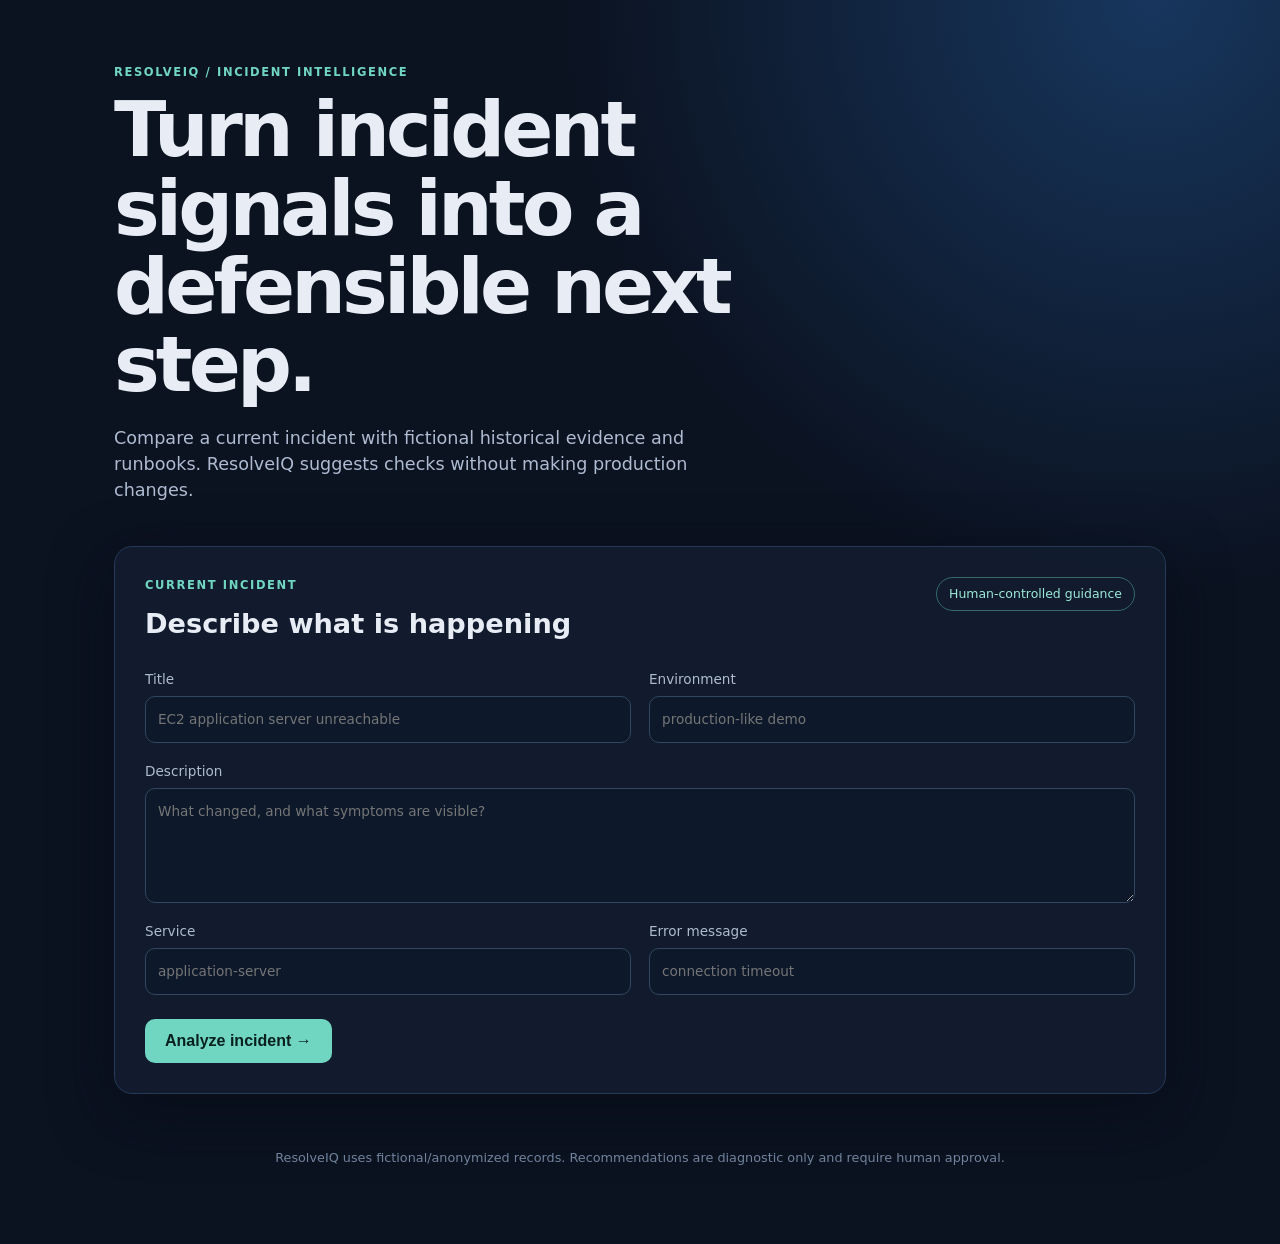
==== frontend/index.html @ f8274bdd "feat: add MVP workflow frontend Connect the incident form to the analysis API, expose CORS-safe resp" ====
<!doctype html>
<html lang="en">
  <head>
    <meta charset="utf-8" />
    <meta name="viewport" content="width=device-width, initial-scale=1" />
    <title>ResolveIQ | Evidence-first incident analysis</title>
    <link rel="stylesheet" href="styles.css" />
  </head>
  <body>
    <main class="shell">
      <header class="hero">
        <p class="eyebrow">RESOLVEIQ / INCIDENT INTELLIGENCE</p>
        <h1>Turn incident signals into a defensible next step.</h1>
        <p class="lede">Compare a current incident with fictional historical evidence and runbooks. ResolveIQ suggests checks without making production changes.</p>
      </header>

      <section class="panel">
        <form id="incident-form">
          <div class="section-heading">
            <div>
              <p class="eyebrow">CURRENT INCIDENT</p>
              <h2>Describe what is happening</h2>
            </div>
            <span class="badge">Human-controlled guidance</span>
          </div>
          <div class="grid">
            <label>Title <input name="title" maxlength="200" required placeholder="EC2 application server unreachable" /></label>
            <label>Environment <input name="environment" maxlength="100" required placeholder="production-like demo" /></label>
            <label class="wide">Description <textarea name="description" maxlength="3000" required placeholder="What changed, and what symptoms are visible?"></textarea></label>
            <label>Service <input name="service" maxlength="100" placeholder="application-server" /></label>
            <label>Error message <input name="error" maxlength="1000" placeholder="connection timeout" /></label>
          </div>
          <button id="submit-button" type="submit">Analyze incident <span aria-hidden="true">→</span></button>
          <p id="form-error" class="error" role="alert" hidden></p>
        </form>
      </section>

      <section id="results" hidden>
        <div class="result-header">
          <div>
            <p class="eyebrow">ANALYSIS RESULT</p>
            <h2 id="result-title"></h2>
          </div>
          <span id="category" class="category"></span>
        </div>
        <div class="result-grid">
          <article class="card facts"><p class="eyebrow">CURRENT INCIDENT</p><div id="facts"></div></article>
          <article class="card inference"><p class="eyebrow">AI INFERENCE</p><div id="causes"></div></article>
          <article class="card evidence"><p class="eyebrow">HISTORICAL EVIDENCE</p><div id="evidence"></div></article>
          <article class="card checks"><p class="eyebrow">RECOMMENDED CHECKS</p><ol id="checks"></ol></article>
        </div>
        <article class="card uncertainty"><p class="eyebrow">UNCERTAINTY</p><p id="uncertainty"></p></article>
      </section>
      <p class="footer">ResolveIQ uses fictional/anonymized records. Recommendations are diagnostic only and require human approval.</p>
    </main>
    <script src="config.js"></script>
    <script src="app.js"></script>
  </body>
</html>
---- frontend/styles.css ----
:root{font-family:Inter,ui-sans-serif,system-ui,sans-serif;color:#e8edf5;background:#0b1220;line-height:1.5;font-size:16px}*{box-sizing:border-box}body{margin:0;background:radial-gradient(circle at 90% 0,#17365d 0,transparent 35%),#0b1220}.shell{max-width:1100px;margin:0 auto;padding:64px 24px}.hero{max-width:760px;margin-bottom:42px}.eyebrow{color:#70d6c1;font-size:.72rem;font-weight:800;letter-spacing:.14em;margin:0 0 10px}.hero h1{font-size:clamp(2.4rem,6vw,5rem);line-height:1.02;letter-spacing:-.05em;margin:0 0 20px}.lede{color:#aebbd0;font-size:1.1rem;max-width:650px}.panel,.card{background:rgba(18,29,48,.84);border:1px solid #263955;border-radius:18px;box-shadow:0 18px 60px #050a1380}.panel{padding:30px;margin-bottom:54px}.section-heading,.result-header{display:flex;align-items:flex-start;justify-content:space-between;gap:16px}.section-heading h2,.result-header h2{margin:0 0 24px;font-size:1.7rem}.badge,.category{border:1px solid #356a69;border-radius:999px;padding:7px 12px;color:#9ce9d8;font-size:.78rem;white-space:nowrap}.grid{display:grid;grid-template-columns:1fr 1fr;gap:18px;margin-bottom:24px}label{color:#aebbd0;font-size:.85rem}input,textarea{display:block;width:100%;margin-top:7px;border:1px solid #314661;border-radius:10px;background:#0d192b;color:#fff;padding:12px;font:inherit}textarea{min-height:115px;resize:vertical}.wide{grid-column:1/-1}button{border:0;border-radius:10px;background:#70d6c1;color:#09201f;font-weight:800;padding:13px 20px;font-size:1rem;cursor:pointer}button:disabled{opacity:.6;cursor:wait}.error{color:#ff9d9d;margin-bottom:0}.result-header{margin-bottom:20px}.result-grid{display:grid;grid-template-columns:1fr 1fr;gap:18px}.card{padding:22px}.facts p{border-bottom:1px solid #263955;padding-bottom:10px}.facts p:last-child{border:0}.facts strong{display:block;color:#70d6c1;font-size:.75rem;text-transform:uppercase;letter-spacing:.08em}.cause,.evidence-item{border-left:3px solid #70d6c1;padding:2px 0 12px 12px;margin:0 0 14px}.cause span{display:block;color:#70d6c1;font-size:.85rem}.cause small,.evidence-item small{color:#889bb5}.evidence-item{border-color:#6f9ee9}.evidence-item p{margin:4px 0}.checks li{margin-bottom:12px}.uncertainty{margin-top:18px;color:#d5deea}.footer{color:#71839c;text-align:center;font-size:.8rem;margin-top:40px}@media(max-width:700px){.shell{padding:38px 16px}.grid,.result-grid{grid-template-columns:1fr}.wide{grid-column:auto}.section-heading,.result-header{display:block}.badge,.category{display:inline-block;margin-bottom:18px}}
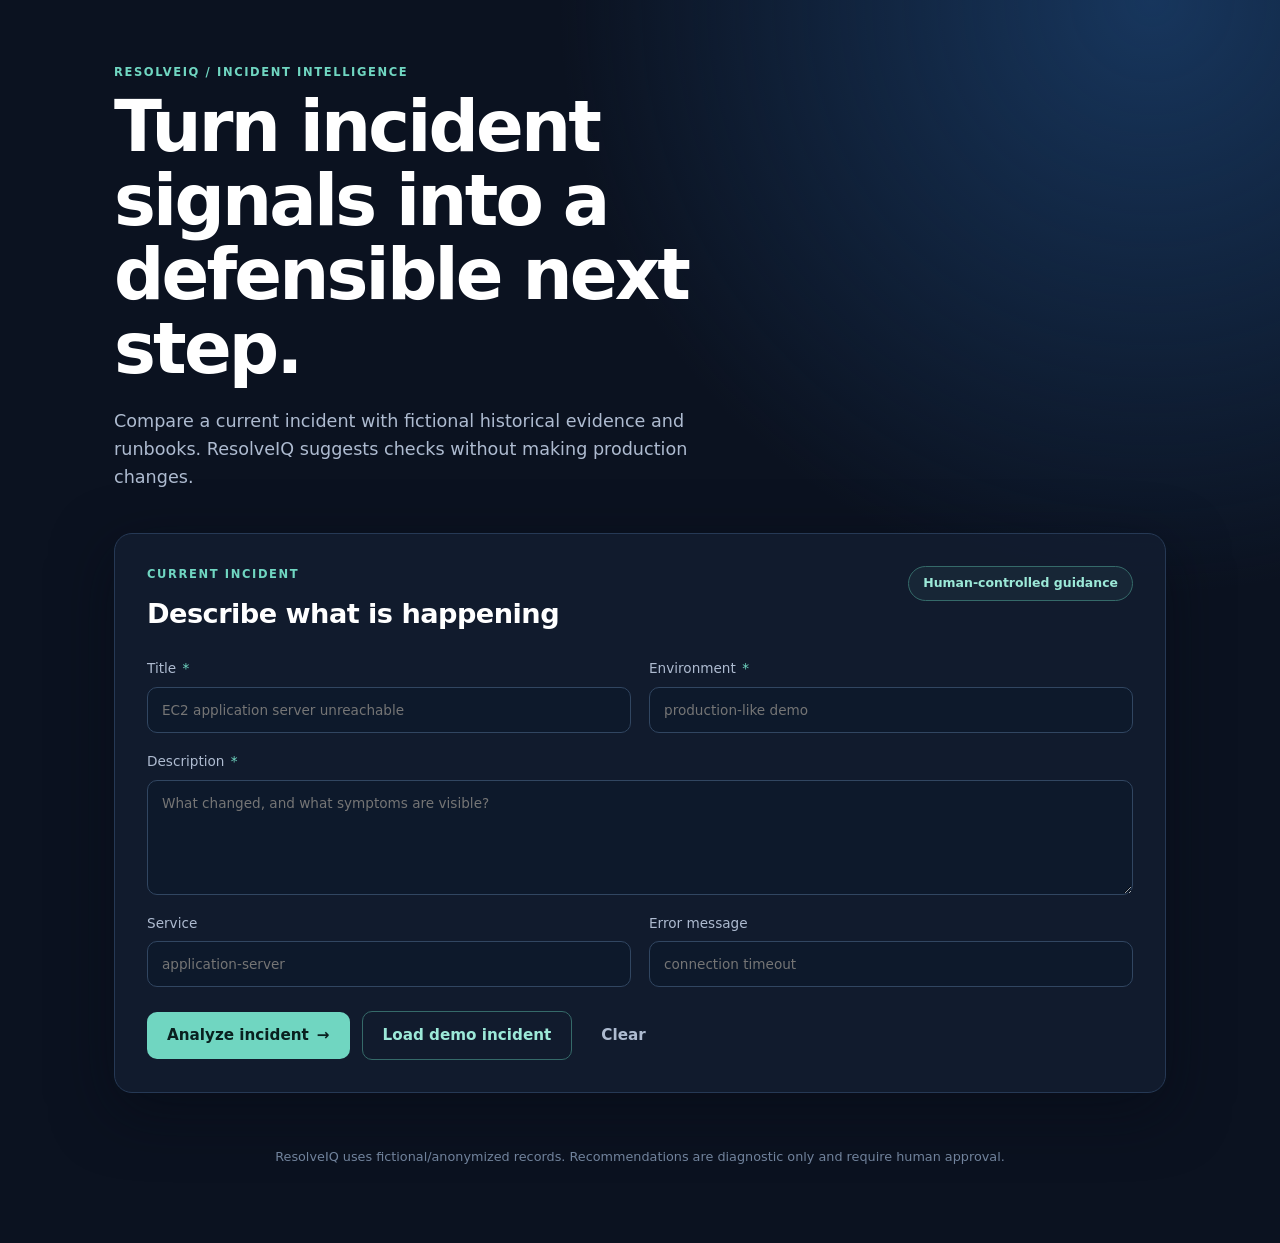
==== commit f7883053: "feat: polish ResolveIQ frontend experience" ====
--- a/frontend/index.html
+++ b/frontend/index.html
@@ -23,34 +23,125 @@
             </div>
             <span class="badge">Human-controlled guidance</span>
           </div>
+
           <div class="grid">
-            <label>Title <input name="title" maxlength="200" required placeholder="EC2 application server unreachable" /></label>
-            <label>Environment <input name="environment" maxlength="100" required placeholder="production-like demo" /></label>
-            <label class="wide">Description <textarea name="description" maxlength="3000" required placeholder="What changed, and what symptoms are visible?"></textarea></label>
-            <label>Service <input name="service" maxlength="100" placeholder="application-server" /></label>
-            <label>Error message <input name="error" maxlength="1000" placeholder="connection timeout" /></label>
+            <label for="input-title">Title <span class="required-indicator" aria-hidden="true">*</span>
+              <input id="input-title" name="title" maxlength="200" required placeholder="EC2 application server unreachable" />
+            </label>
+            <label for="input-environment">Environment <span class="required-indicator" aria-hidden="true">*</span>
+              <input id="input-environment" name="environment" maxlength="100" required placeholder="production-like demo" />
+            </label>
+            <label for="input-description" class="wide">Description <span class="required-indicator" aria-hidden="true">*</span>
+              <textarea id="input-description" name="description" maxlength="3000" required placeholder="What changed, and what symptoms are visible?"></textarea>
+            </label>
+            <label for="input-service">Service
+              <input id="input-service" name="service" maxlength="100" placeholder="application-server" />
+            </label>
+            <label for="input-error">Error message
+              <input id="input-error" name="error" maxlength="1000" placeholder="connection timeout" />
+            </label>
           </div>
-          <button id="submit-button" type="submit">Analyze incident <span aria-hidden="true">→</span></button>
+
+          <div class="form-actions">
+            <button id="submit-button" type="submit" class="btn btn-primary">
+              <span class="btn-text">Analyze incident</span>
+              <span class="btn-icon" aria-hidden="true">→</span>
+            </button>
+            <button id="demo-button" type="button" class="btn btn-secondary">
+              Load demo incident
+            </button>
+            <button id="reset-button" type="button" class="btn btn-ghost">
+              Clear
+            </button>
+          </div>
+
+          <p id="demo-notice" class="demo-notice" role="status" hidden>
+            Loaded fictional scenario for demonstration. You can inspect or edit before analyzing.
+          </p>
           <p id="form-error" class="error" role="alert" hidden></p>
         </form>
       </section>
 
-      <section id="results" hidden>
+      <section id="results" class="results-section" hidden>
         <div class="result-header">
           <div>
             <p class="eyebrow">ANALYSIS RESULT</p>
             <h2 id="result-title"></h2>
           </div>
-          <span id="category" class="category"></span>
+          <div class="result-header-actions">
+            <span id="category" class="category"></span>
+            <button id="copy-analysis-btn" type="button" class="btn btn-outline btn-sm" title="Copy analysis summary to clipboard">
+              <span class="btn-text">Copy analysis</span>
+            </button>
+          </div>
         </div>
+
         <div class="result-grid">
-          <article class="card facts"><p class="eyebrow">CURRENT INCIDENT</p><div id="facts"></div></article>
-          <article class="card inference"><p class="eyebrow">AI INFERENCE</p><div id="causes"></div></article>
-          <article class="card evidence"><p class="eyebrow">HISTORICAL EVIDENCE</p><div id="evidence"></div></article>
-          <article class="card checks"><p class="eyebrow">RECOMMENDED CHECKS</p><ol id="checks"></ol></article>
+          <article class="card card-facts">
+            <div class="card-header">
+              <p class="eyebrow">CURRENT INCIDENT</p>
+              <span class="card-tag tag-facts">Human Facts</span>
+            </div>
+            <div id="facts" class="facts-content"></div>
+          </article>
+
+          <article class="card card-evidence">
+            <div class="card-header">
+              <p class="eyebrow">HISTORICAL EVIDENCE</p>
+              <span class="card-tag tag-evidence">Fictional Records</span>
+            </div>
+            <p class="card-hint">Historical incidents retrieved by symptom similarity.</p>
+            <div id="evidence" class="evidence-content"></div>
+          </article>
+
+          <article class="card card-inference">
+            <div class="card-header">
+              <p class="eyebrow">AI INFERENCE</p>
+              <span class="card-tag tag-inference">Hypothesis · Unconfirmed</span>
+            </div>
+            <p class="card-hint">Model-generated hypotheses. Requires human verification before making changes.</p>
+            <div id="causes" class="causes-content"></div>
+          </article>
+
+          <article class="card card-checks">
+            <div class="card-header">
+              <p class="eyebrow">RECOMMENDED CHECKS</p>
+              <span class="card-tag tag-checks">Diagnostic Only</span>
+            </div>
+            <p class="card-hint">Recommended verification steps before applying remediation.</p>
+            <ol id="checks" class="checks-list"></ol>
+          </article>
         </div>
-        <article class="card uncertainty"><p class="eyebrow">UNCERTAINTY</p><p id="uncertainty"></p></article>
+
+        <article class="card card-uncertainty">
+          <div class="card-header">
+            <p class="eyebrow">UNCERTAINTY &amp; BOUNDARIES</p>
+            <span class="card-tag tag-uncertainty">Limitations</span>
+          </div>
+          <p id="uncertainty" class="uncertainty-content"></p>
+        </article>
+
+        <article class="card runbook-panel">
+          <div class="card-header">
+            <p class="eyebrow">REUSABLE RUNBOOK</p>
+            <span class="card-tag tag-runbook">Knowledge Preservation</span>
+          </div>
+          <h3>What resolved the incident?</h3>
+          <p class="muted">Supply the successful resolution. ResolveIQ will preserve it as human-approved troubleshooting knowledge.</p>
+          <form id="runbook-form">
+            <label for="resolution" class="sr-only">Resolution description</label>
+            <textarea id="resolution" maxlength="3000" required placeholder="Example: Reverted the fictional deployment and verified that checkout requests returned HTTP 200."></textarea>
+            <div class="runbook-actions">
+              <button id="runbook-button" type="submit" class="btn btn-primary">
+                <span class="btn-text">Generate runbook</span>
+              </button>
+            </div>
+          </form>
+          <p id="runbook-error" class="error" role="alert" hidden></p>
+          <div id="runbook-result" class="runbook-result" hidden></div>
+        </article>
       </section>
+
       <p class="footer">ResolveIQ uses fictional/anonymized records. Recommendations are diagnostic only and require human approval.</p>
     </main>
     <script src="config.js"></script>
--- a/frontend/styles.css
+++ b/frontend/styles.css
@@ -1 +1,766 @@
-:root{font-family:Inter,ui-sans-serif,system-ui,sans-serif;color:#e8edf5;background:#0b1220;line-height:1.5;font-size:16px}*{box-sizing:border-box}body{margin:0;background:radial-gradient(circle at 90% 0,#17365d 0,transparent 35%),#0b1220}.shell{max-width:1100px;margin:0 auto;padding:64px 24px}.hero{max-width:760px;margin-bottom:42px}.eyebrow{color:#70d6c1;font-size:.72rem;font-weight:800;letter-spacing:.14em;margin:0 0 10px}.hero h1{font-size:clamp(2.4rem,6vw,5rem);line-height:1.02;letter-spacing:-.05em;margin:0 0 20px}.lede{color:#aebbd0;font-size:1.1rem;max-width:650px}.panel,.card{background:rgba(18,29,48,.84);border:1px solid #263955;border-radius:18px;box-shadow:0 18px 60px #050a1380}.panel{padding:30px;margin-bottom:54px}.section-heading,.result-header{display:flex;align-items:flex-start;justify-content:space-between;gap:16px}.section-heading h2,.result-header h2{margin:0 0 24px;font-size:1.7rem}.badge,.category{border:1px solid #356a69;border-radius:999px;padding:7px 12px;color:#9ce9d8;font-size:.78rem;white-space:nowrap}.grid{display:grid;grid-template-columns:1fr 1fr;gap:18px;margin-bottom:24px}label{color:#aebbd0;font-size:.85rem}input,textarea{display:block;width:100%;margin-top:7px;border:1px solid #314661;border-radius:10px;background:#0d192b;color:#fff;padding:12px;font:inherit}textarea{min-height:115px;resize:vertical}.wide{grid-column:1/-1}button{border:0;border-radius:10px;background:#70d6c1;color:#09201f;font-weight:800;padding:13px 20px;font-size:1rem;cursor:pointer}button:disabled{opacity:.6;cursor:wait}.error{color:#ff9d9d;margin-bottom:0}.result-header{margin-bottom:20px}.result-grid{display:grid;grid-template-columns:1fr 1fr;gap:18px}.card{padding:22px}.facts p{border-bottom:1px solid #263955;padding-bottom:10px}.facts p:last-child{border:0}.facts strong{display:block;color:#70d6c1;font-size:.75rem;text-transform:uppercase;letter-spacing:.08em}.cause,.evidence-item{border-left:3px solid #70d6c1;padding:2px 0 12px 12px;margin:0 0 14px}.cause span{display:block;color:#70d6c1;font-size:.85rem}.cause small,.evidence-item small{color:#889bb5}.evidence-item{border-color:#6f9ee9}.evidence-item p{margin:4px 0}.checks li{margin-bottom:12px}.uncertainty{margin-top:18px;color:#d5deea}.footer{color:#71839c;text-align:center;font-size:.8rem;margin-top:40px}@media(max-width:700px){.shell{padding:38px 16px}.grid,.result-grid{grid-template-columns:1fr}.wide{grid-column:auto}.section-heading,.result-header{display:block}.badge,.category{display:inline-block;margin-bottom:18px}}
+/* ==========================================================================
+   ResolveIQ — Operations & Incident Intelligence Stylesheet
+   Theme: Dark Infrastructure / Teal Accent (#70d6c1)
+   ========================================================================== */
+
+:root {
+  --font-sans: Inter, -apple-system, BlinkMacSystemFont, "Segoe UI", Roboto, ui-sans-serif, system-ui, sans-serif;
+  --font-mono: ui-monospace, SFMono-Regular, Menlo, Monaco, Consolas, monospace;
+
+  /* Color Palette */
+  --bg-canvas: #0b1220;
+  --bg-surface: rgba(18, 29, 48, 0.84);
+  --bg-surface-solid: #121d30;
+  --bg-input: #0d192b;
+
+  --border-subtle: #1e2e46;
+  --border-default: #263955;
+  --border-input: #314661;
+  --border-focus: #70d6c1;
+
+  --text-main: #e8edf5;
+  --text-muted: #aebbd0;
+  --text-dim: #71839c;
+
+  /* Semantic Accents */
+  --accent-teal: #70d6c1;
+  --accent-teal-dark: #09201f;
+  --accent-teal-muted: #9ce9d8;
+  --accent-blue: #6f9ee9;
+  --accent-amber: #f2ba57;
+  --accent-red: #ff9d9d;
+
+  /* Radii & Shadows */
+  --radius-sm: 6px;
+  --radius-md: 10px;
+  --radius-lg: 18px;
+  --radius-pill: 999px;
+  --shadow-panel: 0 18px 60px rgba(5, 10, 19, 0.5);
+
+  font-family: var(--font-sans);
+  color: var(--text-main);
+  background: var(--bg-canvas);
+  line-height: 1.5;
+  font-size: 16px;
+}
+
+*,
+*::before,
+*::after {
+  box-sizing: border-box;
+}
+
+body {
+  margin: 0;
+  background: radial-gradient(circle at 90% 0, #17365d 0, transparent 35%), var(--bg-canvas);
+  min-height: 100vh;
+}
+
+/* ==========================================================================
+   Layout Shell & Hero
+   ========================================================================== */
+
+.shell {
+  max-width: 1100px;
+  margin: 0 auto;
+  padding: 64px 24px;
+}
+
+.hero {
+  max-width: 760px;
+  margin-bottom: 42px;
+}
+
+.eyebrow {
+  color: var(--accent-teal);
+  font-size: 0.72rem;
+  font-weight: 800;
+  letter-spacing: 0.14em;
+  text-transform: uppercase;
+  margin: 0 0 10px;
+}
+
+.hero h1 {
+  font-size: clamp(2.2rem, 5.5vw, 4.4rem);
+  line-height: 1.05;
+  letter-spacing: -0.04em;
+  margin: 0 0 20px;
+  color: #fff;
+}
+
+.lede {
+  color: var(--text-muted);
+  font-size: 1.1rem;
+  max-width: 650px;
+  line-height: 1.6;
+  margin: 0;
+}
+
+/* ==========================================================================
+   Panels & Containers
+   ========================================================================== */
+
+.panel,
+.card {
+  background: var(--bg-surface);
+  border: 1px solid var(--border-default);
+  border-radius: var(--radius-lg);
+  box-shadow: var(--shadow-panel);
+}
+
+.panel {
+  padding: 32px;
+  margin-bottom: 54px;
+  transition: border-color 0.2s ease;
+}
+
+.card {
+  padding: 24px;
+  transition: border-color 0.2s ease, box-shadow 0.2s ease;
+}
+
+.card:hover {
+  border-color: #354e73;
+}
+
+.card-header {
+  display: flex;
+  align-items: center;
+  justify-content: space-between;
+  gap: 12px;
+  margin-bottom: 6px;
+}
+
+.card-header .eyebrow {
+  margin: 0;
+}
+
+.card-hint {
+  color: var(--text-dim);
+  font-size: 0.78rem;
+  margin: 0 0 16px 0;
+  line-height: 1.4;
+}
+
+.section-heading,
+.result-header {
+  display: flex;
+  align-items: flex-start;
+  justify-content: space-between;
+  gap: 16px;
+}
+
+.section-heading h2,
+.result-header h2 {
+  margin: 0 0 24px;
+  font-size: 1.7rem;
+  letter-spacing: -0.02em;
+  color: #fff;
+}
+
+.badge,
+.category {
+  border: 1px solid #356a69;
+  border-radius: var(--radius-pill);
+  padding: 7px 14px;
+  color: var(--accent-teal-muted);
+  font-size: 0.78rem;
+  font-weight: 600;
+  white-space: nowrap;
+  background: rgba(112, 214, 193, 0.06);
+}
+
+/* ==========================================================================
+   Form Controls & Grid
+   ========================================================================== */
+
+.grid {
+  display: grid;
+  grid-template-columns: 1fr 1fr;
+  gap: 18px;
+  margin-bottom: 24px;
+}
+
+label {
+  color: var(--text-muted);
+  font-size: 0.85rem;
+  font-weight: 500;
+  display: block;
+}
+
+.required-indicator {
+  color: var(--accent-teal);
+  margin-left: 2px;
+}
+
+.sr-only {
+  position: absolute;
+  width: 1px;
+  height: 1px;
+  padding: 0;
+  margin: -1px;
+  overflow: hidden;
+  clip: rect(0, 0, 0, 0);
+  white-space: nowrap;
+  border: 0;
+}
+
+input,
+textarea {
+  display: block;
+  width: 100%;
+  margin-top: 8px;
+  border: 1px solid var(--border-input);
+  border-radius: var(--radius-md);
+  background: var(--bg-input);
+  color: #fff;
+  padding: 12px 14px;
+  font: inherit;
+  transition: border-color 0.15s ease, box-shadow 0.15s ease;
+}
+
+input:focus,
+textarea:focus {
+  outline: none;
+  border-color: var(--border-focus);
+  box-shadow: 0 0 0 3px rgba(112, 214, 193, 0.2);
+}
+
+textarea {
+  min-height: 115px;
+  resize: vertical;
+}
+
+.wide {
+  grid-column: 1 / -1;
+}
+
+/* ==========================================================================
+   Buttons & Actions
+   ========================================================================== */
+
+.form-actions {
+  display: flex;
+  align-items: center;
+  gap: 12px;
+  flex-wrap: wrap;
+}
+
+button,
+.btn {
+  display: inline-flex;
+  align-items: center;
+  justify-content: center;
+  gap: 8px;
+  border: 0;
+  border-radius: var(--radius-md);
+  font: inherit;
+  font-weight: 700;
+  font-size: 0.95rem;
+  padding: 12px 20px;
+  cursor: pointer;
+  transition: background-color 0.15s ease, border-color 0.15s ease, color 0.15s ease, transform 0.05s ease;
+  text-decoration: none;
+}
+
+button:focus-visible,
+.btn:focus-visible {
+  outline: 2px solid var(--border-focus);
+  outline-offset: 2px;
+}
+
+button:disabled,
+.btn:disabled {
+  opacity: 0.6;
+  cursor: not-allowed;
+}
+
+.btn-primary {
+  background: var(--accent-teal);
+  color: var(--accent-teal-dark);
+}
+
+.btn-primary:hover:not(:disabled) {
+  background: #84e2ce;
+}
+
+.btn-primary:active:not(:disabled) {
+  transform: translateY(1px);
+}
+
+.btn-secondary {
+  background: transparent;
+  color: var(--accent-teal-muted);
+  border: 1px solid #356a69;
+}
+
+.btn-secondary:hover:not(:disabled) {
+  background: rgba(112, 214, 193, 0.1);
+  border-color: var(--accent-teal);
+  color: #fff;
+}
+
+.btn-ghost {
+  background: transparent;
+  color: var(--text-muted);
+  border: 1px solid transparent;
+  padding: 12px 16px;
+}
+
+.btn-ghost:hover:not(:disabled) {
+  color: #fff;
+  background: rgba(255, 255, 255, 0.05);
+}
+
+.btn-outline {
+  background: transparent;
+  color: var(--text-muted);
+  border: 1px solid var(--border-input);
+}
+
+.btn-outline:hover:not(:disabled) {
+  border-color: var(--accent-teal);
+  color: #fff;
+  background: rgba(112, 214, 193, 0.06);
+}
+
+.btn-sm {
+  padding: 6px 12px;
+  font-size: 0.8rem;
+  border-radius: var(--radius-sm);
+}
+
+/* ==========================================================================
+   Loading Spinner & Feedbacks
+   ========================================================================== */
+
+.spinner {
+  display: inline-block;
+  width: 14px;
+  height: 14px;
+  border: 2px solid rgba(9, 32, 31, 0.25);
+  border-top-color: currentColor;
+  border-radius: 50%;
+  animation: spin 0.75s linear infinite;
+  vertical-align: middle;
+}
+
+.btn-secondary .spinner,
+.btn-outline .spinner {
+  border-color: rgba(255, 255, 255, 0.2);
+  border-top-color: var(--accent-teal);
+}
+
+@keyframes spin {
+  to {
+    transform: rotate(360deg);
+  }
+}
+
+.demo-notice {
+  margin-top: 14px;
+  padding: 10px 14px;
+  background: rgba(112, 214, 193, 0.08);
+  border: 1px solid #285450;
+  border-radius: var(--radius-sm);
+  color: var(--accent-teal-muted);
+  font-size: 0.84rem;
+  line-height: 1.4;
+}
+
+.copied-indicator {
+  color: var(--accent-teal);
+  font-weight: 700;
+}
+
+/* ==========================================================================
+   Card Tags & Visual Distinctions
+   ========================================================================== */
+
+.card-tag {
+  font-size: 0.68rem;
+  font-weight: 700;
+  letter-spacing: 0.06em;
+  text-transform: uppercase;
+  padding: 3px 8px;
+  border-radius: 4px;
+  border: 1px solid transparent;
+  white-space: nowrap;
+}
+
+.tag-facts {
+  background: rgba(112, 214, 193, 0.1);
+  border-color: #2b6158;
+  color: var(--accent-teal-muted);
+}
+
+.tag-evidence {
+  background: rgba(111, 158, 233, 0.1);
+  border-color: #38598a;
+  color: #9abdf3;
+}
+
+.tag-inference {
+  background: rgba(242, 186, 87, 0.1);
+  border-color: #7b5e28;
+  color: var(--accent-amber);
+}
+
+.tag-checks {
+  background: rgba(112, 214, 193, 0.08);
+  border-color: #356a69;
+  color: var(--accent-teal-muted);
+}
+
+.tag-uncertainty {
+  background: rgba(174, 187, 208, 0.08);
+  border-color: #3b4e69;
+  color: #c0cde0;
+}
+
+.tag-runbook {
+  background: rgba(112, 214, 193, 0.12);
+  border-color: #356a69;
+  color: var(--accent-teal-muted);
+}
+
+/* ==========================================================================
+   Results Grid & Cards
+   ========================================================================== */
+
+.results-section:not([hidden]) {
+  animation: fadeIn 0.35s ease-out;
+}
+
+@keyframes fadeIn {
+  from {
+    opacity: 0;
+    transform: translateY(8px);
+  }
+  to {
+    opacity: 1;
+    transform: translateY(0);
+  }
+}
+
+.result-header {
+  margin-bottom: 24px;
+}
+
+.result-header-actions {
+  display: flex;
+  align-items: center;
+  gap: 12px;
+}
+
+.result-grid {
+  display: grid;
+  grid-template-columns: 1fr 1fr;
+  gap: 20px;
+}
+
+/* Facts */
+.facts-content p {
+  border-bottom: 1px solid var(--border-default);
+  padding: 8px 0;
+  margin: 0;
+  display: flex;
+  flex-direction: column;
+  gap: 2px;
+}
+
+.facts-content p:last-child {
+  border-bottom: 0;
+}
+
+.facts-content strong {
+  color: var(--accent-teal);
+  font-size: 0.72rem;
+  text-transform: uppercase;
+  letter-spacing: 0.08em;
+}
+
+.facts-content span {
+  color: #fff;
+  font-size: 0.9rem;
+}
+
+/* AI Inference / Causes */
+.cause-item {
+  border-left: 3px solid var(--accent-amber);
+  background: rgba(242, 186, 87, 0.04);
+  padding: 10px 14px;
+  border-radius: 0 var(--radius-sm) var(--radius-sm) 0;
+  margin-bottom: 12px;
+}
+
+.cause-top {
+  display: flex;
+  flex-direction: column;
+  gap: 3px;
+  margin-bottom: 6px;
+}
+
+.cause-title {
+  font-size: 0.95rem;
+  color: #fff;
+}
+
+.cause-confidence {
+  font-size: 0.8rem;
+  font-weight: 600;
+  color: var(--accent-amber);
+}
+
+.cause-evidence {
+  font-size: 0.78rem;
+  color: var(--text-dim);
+}
+
+.evidence-pill-label {
+  color: var(--text-dim);
+  margin-right: 4px;
+}
+
+.evidence-pill {
+  color: #9abdf3;
+  font-family: var(--font-mono);
+  font-size: 0.75rem;
+}
+
+/* Historical Evidence */
+.evidence-item {
+  border-left: 3px solid var(--accent-blue);
+  background: rgba(111, 158, 233, 0.04);
+  padding: 10px 14px;
+  border-radius: 0 var(--radius-sm) var(--radius-sm) 0;
+  margin-bottom: 12px;
+}
+
+.evidence-top {
+  display: flex;
+  align-items: center;
+  justify-content: space-between;
+  gap: 8px;
+}
+
+.evidence-id-title {
+  color: #fff;
+  font-size: 0.9rem;
+}
+
+.evidence-score {
+  font-size: 0.75rem;
+  color: var(--accent-blue);
+  background: rgba(111, 158, 233, 0.12);
+  padding: 2px 7px;
+  border-radius: 4px;
+  white-space: nowrap;
+}
+
+.evidence-summary {
+  color: var(--text-muted);
+  font-size: 0.85rem;
+  margin: 6px 0 0;
+  line-height: 1.4;
+}
+
+/* Recommended Checks */
+.checks-list {
+  margin: 0;
+  padding-left: 20px;
+}
+
+.checks-list li {
+  margin-bottom: 12px;
+  color: #e8edf5;
+  font-size: 0.92rem;
+  line-height: 1.5;
+}
+
+.checks-list li:last-child {
+  margin-bottom: 0;
+}
+
+/* Empty State Fallback */
+.empty-state {
+  padding: 18px 14px;
+  border: 1px dashed var(--border-default);
+  border-radius: var(--radius-sm);
+  background: rgba(13, 25, 43, 0.4);
+  margin-bottom: 8px;
+}
+
+.empty-title {
+  color: var(--text-muted);
+  font-weight: 600;
+  font-size: 0.88rem;
+  margin: 0 0 4px;
+}
+
+.empty-detail {
+  color: var(--text-dim);
+  font-size: 0.78rem;
+  margin: 0;
+  line-height: 1.4;
+}
+
+/* Uncertainty */
+.card-uncertainty {
+  margin-top: 20px;
+  border-color: #314661;
+}
+
+.uncertainty-content {
+  color: #c7d2e2;
+  font-size: 0.92rem;
+  margin: 0;
+  line-height: 1.55;
+}
+
+/* Runbook Panel */
+.runbook-panel {
+  margin-top: 20px;
+}
+
+.runbook-panel h3 {
+  margin: 8px 0 6px;
+  font-size: 1.25rem;
+  color: #fff;
+}
+
+.muted {
+  color: var(--text-muted);
+  margin: 0 0 16px;
+  font-size: 0.9rem;
+}
+
+.runbook-actions {
+  margin-top: 14px;
+}
+
+.runbook-result {
+  margin-top: 24px;
+  border-top: 1px solid var(--border-default);
+  padding-top: 20px;
+  animation: fadeIn 0.35s ease-out;
+}
+
+.runbook-header {
+  display: flex;
+  align-items: flex-start;
+  justify-content: space-between;
+  gap: 16px;
+  margin-bottom: 16px;
+}
+
+.runbook-header h3 {
+  margin: 4px 0 0;
+  font-size: 1.3rem;
+  color: #fff;
+}
+
+.runbook-section {
+  border-top: 1px solid var(--border-default);
+  padding: 14px 0;
+}
+
+.runbook-section strong {
+  display: inline-block;
+  color: var(--accent-teal);
+  font-size: 0.85rem;
+  text-transform: uppercase;
+  letter-spacing: 0.05em;
+  margin-bottom: 6px;
+}
+
+.runbook-section ul {
+  margin: 6px 0 0;
+  padding-left: 22px;
+}
+
+.runbook-section li {
+  margin-bottom: 6px;
+  color: #dbe4ef;
+  font-size: 0.9rem;
+}
+
+/* Errors */
+.error {
+  color: var(--accent-red);
+  background: rgba(255, 157, 157, 0.08);
+  border: 1px solid rgba(255, 157, 157, 0.25);
+  border-radius: var(--radius-sm);
+  padding: 10px 14px;
+  margin-top: 14px;
+  margin-bottom: 0;
+  font-size: 0.88rem;
+  line-height: 1.4;
+}
+
+/* Footer */
+.footer {
+  color: var(--text-dim);
+  text-align: center;
+  font-size: 0.8rem;
+  margin-top: 48px;
+  line-height: 1.5;
+}
+
+/* ==========================================================================
+   Responsive & Accessibility Breakpoints
+   ========================================================================== */
+
+@media (max-width: 768px) {
+  .shell {
+    padding: 36px 16px;
+  }
+
+  .grid,
+  .result-grid {
+    grid-template-columns: 1fr;
+  }
+
+  .wide {
+    grid-column: auto;
+  }
+
+  .section-heading,
+  .result-header,
+  .runbook-header {
+    flex-direction: column;
+    align-items: flex-start;
+  }
+
+  .badge,
+  .category {
+    margin-bottom: 12px;
+  }
+
+  .result-header-actions {
+    flex-wrap: wrap;
+    width: 100%;
+    justify-content: space-between;
+  }
+
+  .form-actions {
+    flex-direction: column;
+    align-items: stretch;
+  }
+
+  .form-actions button,
+  .form-actions .btn {
+    width: 100%;
+  }
+}
+
+@media (prefers-reduced-motion: reduce) {
+  *,
+  *::before,
+  *::after {
+    animation-duration: 0.01ms !important;
+    animation-iteration-count: 1 !important;
+    transition-duration: 0.01ms !important;
+    scroll-behavior: auto !important;
+  }
+}
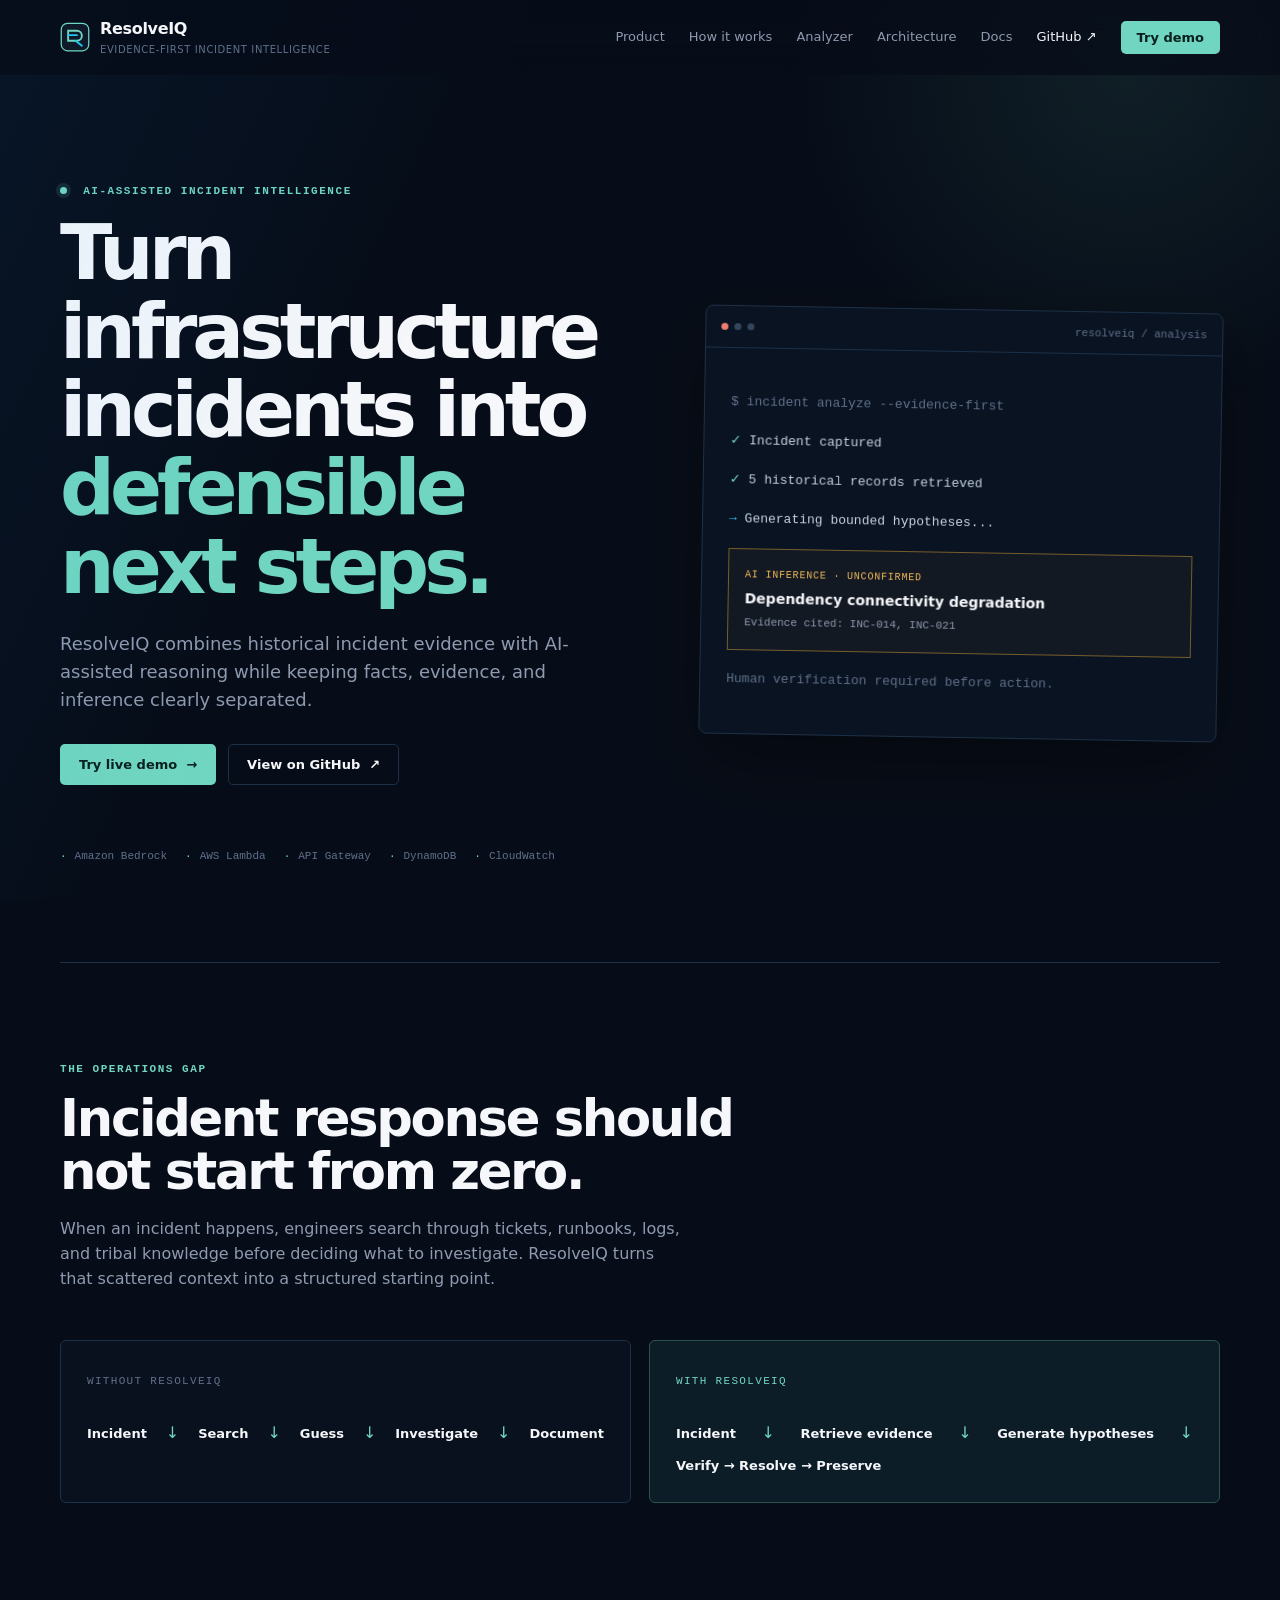
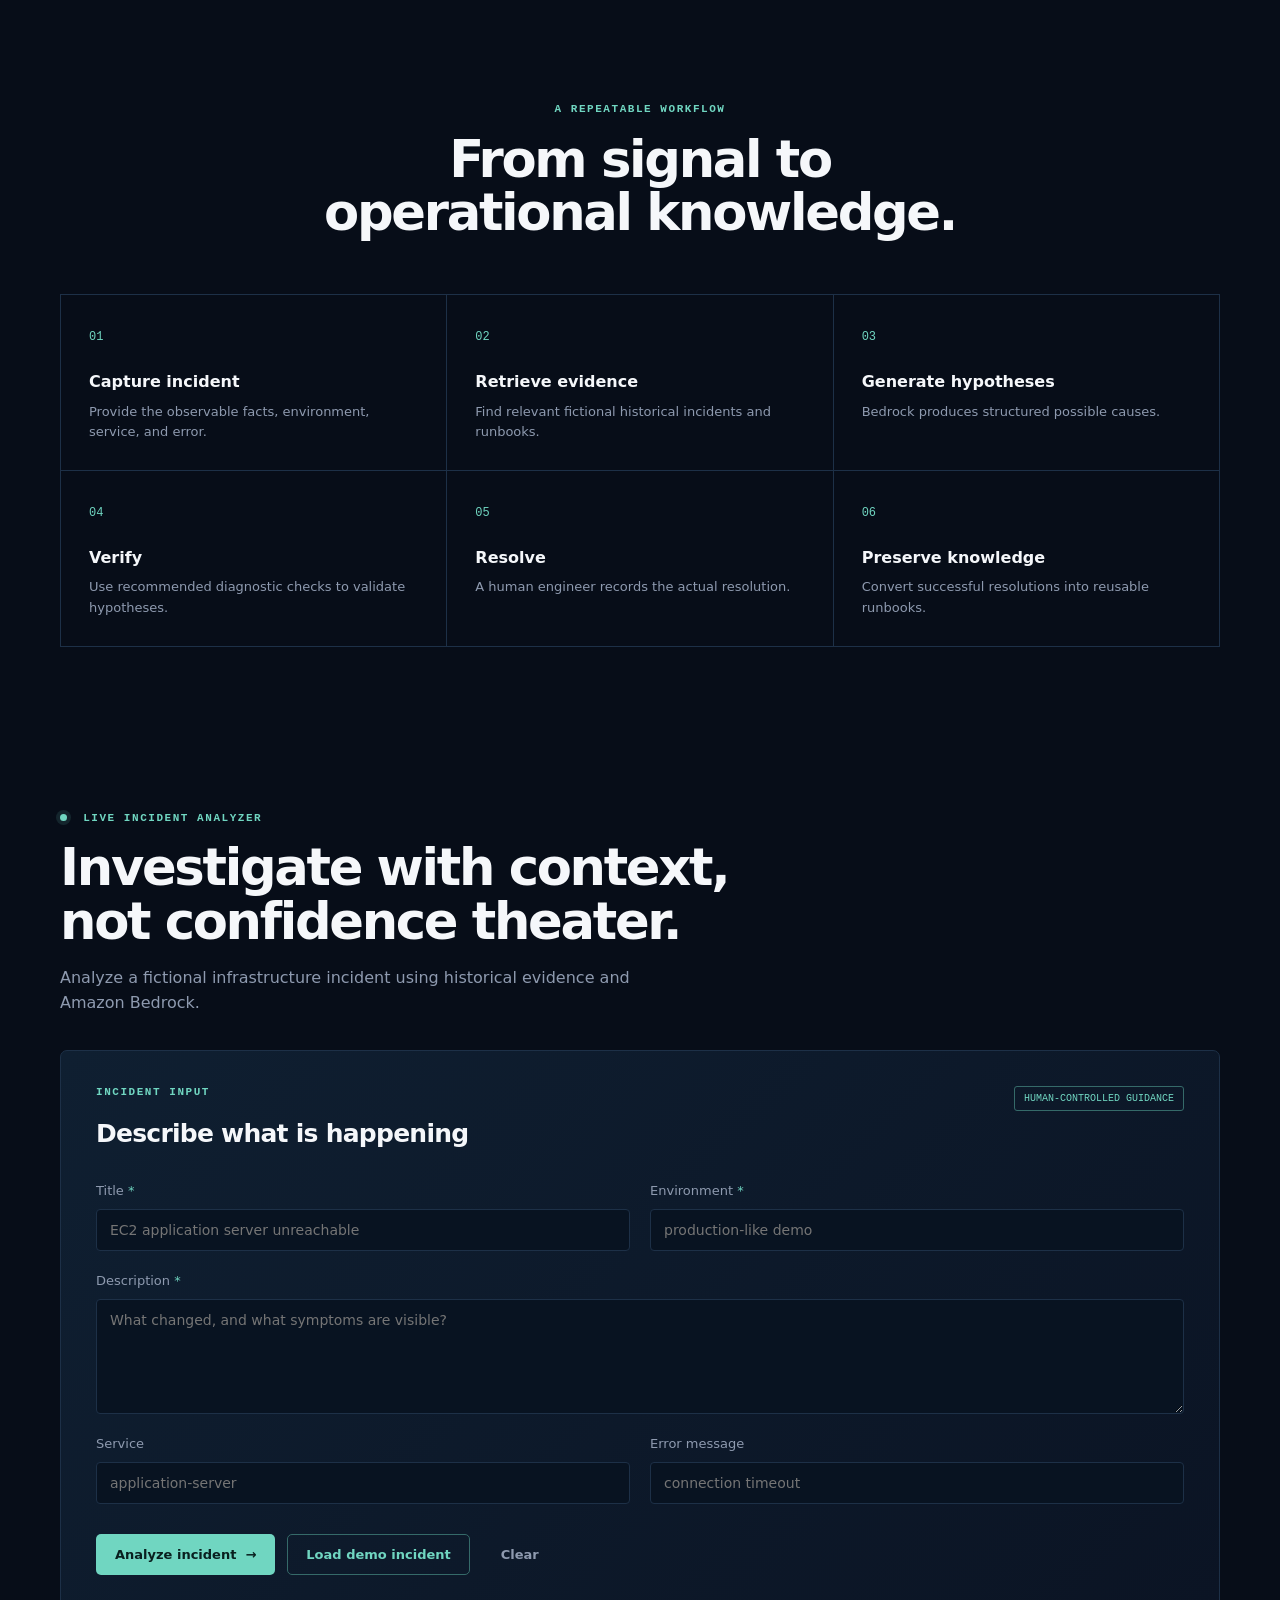
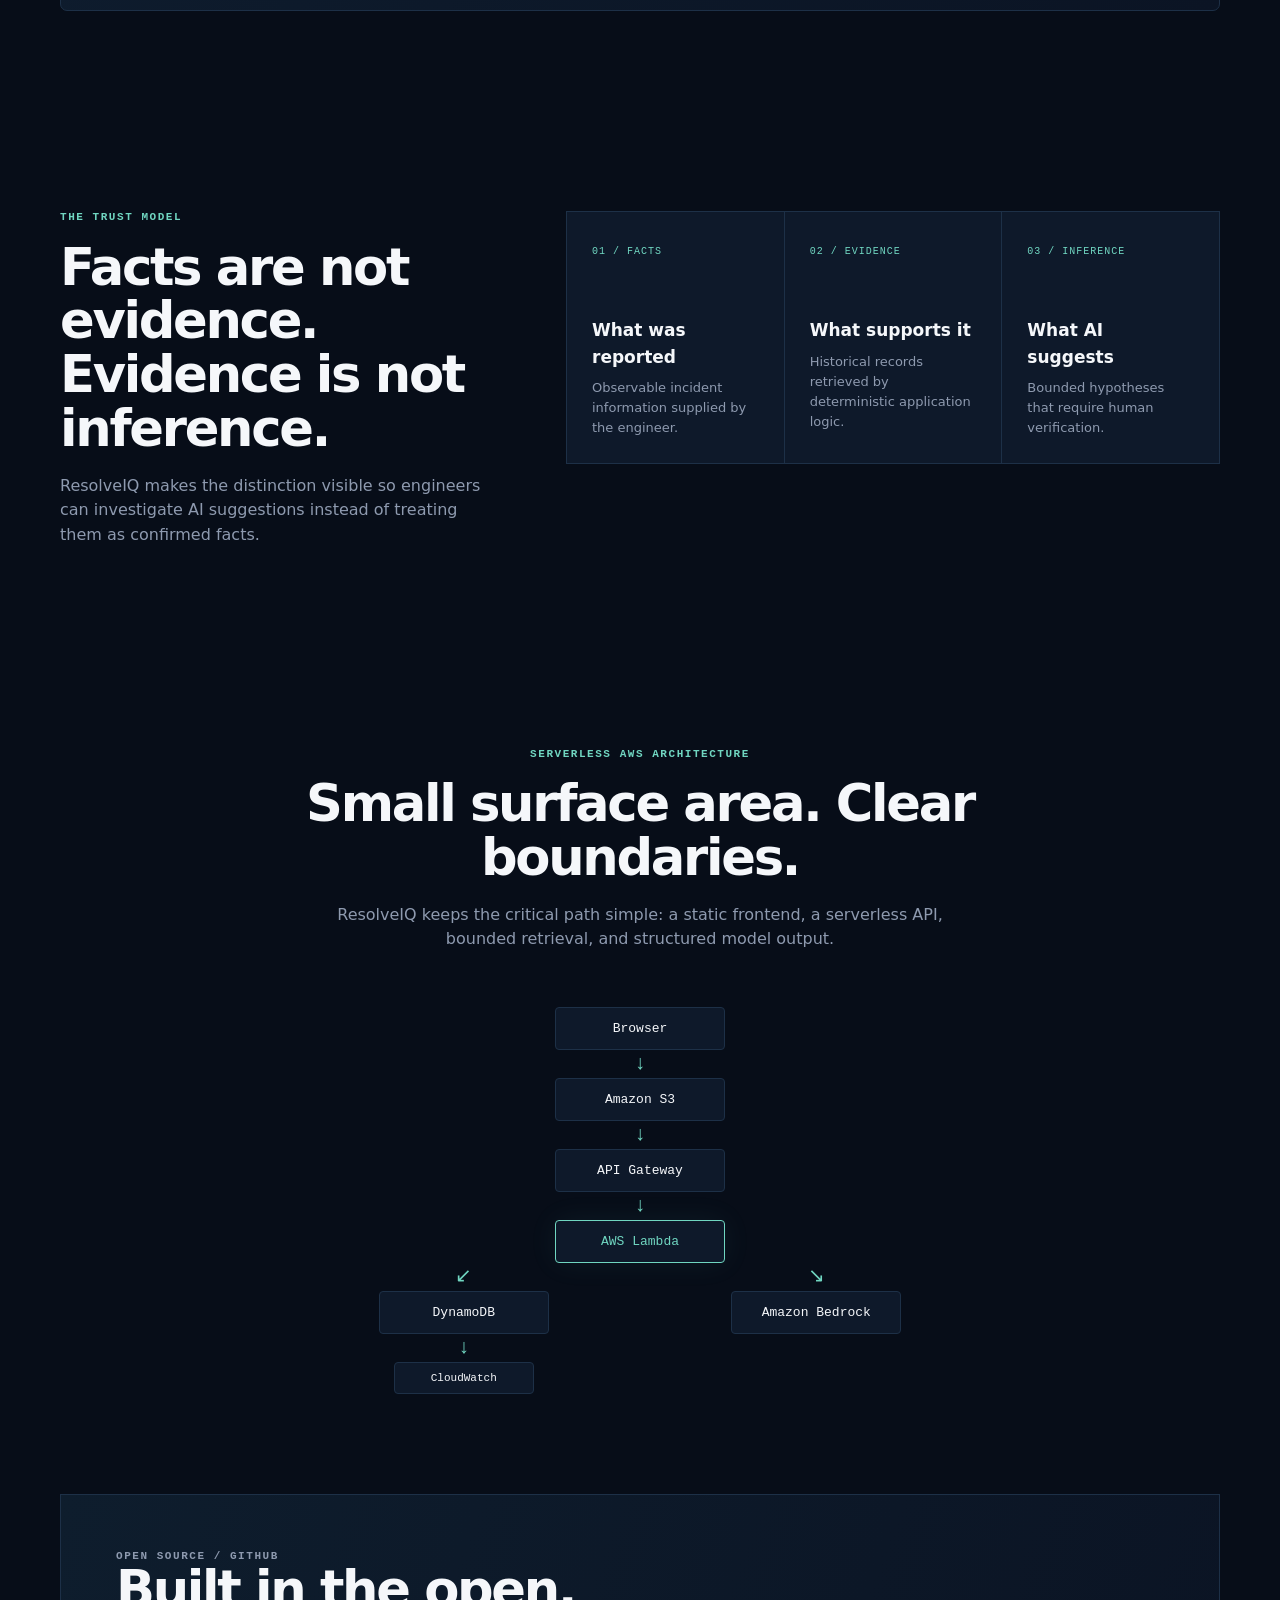
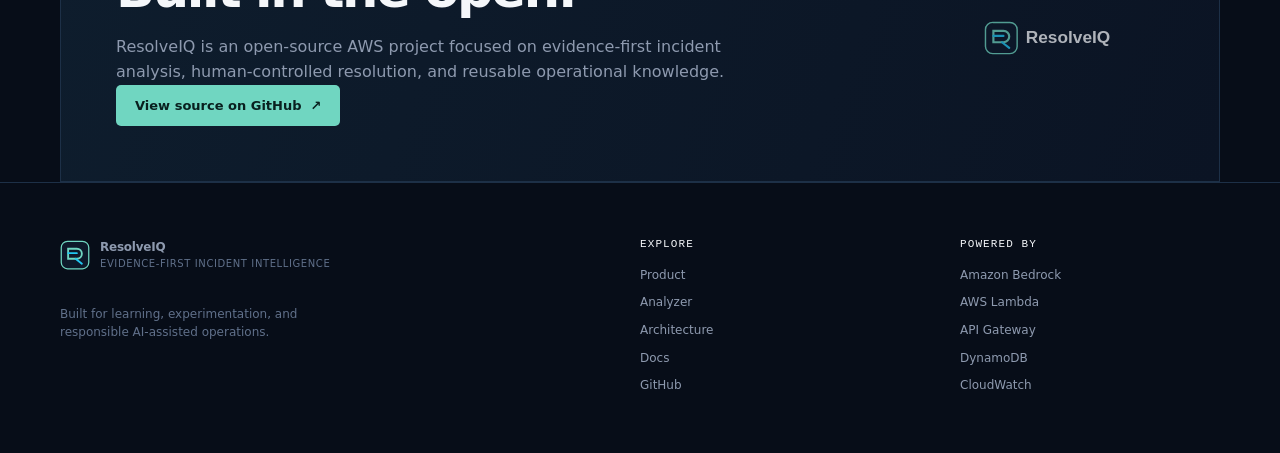
==== commit fdda2f39: "feat: polish ResolveIQ frontend experience" ====
--- a/frontend/index.html
+++ b/frontend/index.html
@@ -3,147 +3,123 @@
   <head>
     <meta charset="utf-8" />
     <meta name="viewport" content="width=device-width, initial-scale=1" />
-    <title>ResolveIQ | Evidence-first incident analysis</title>
+    <meta name="description" content="ResolveIQ is evidence-first incident intelligence for infrastructure teams." />
+    <title>ResolveIQ | Evidence-first incident intelligence</title>
+    <link rel="icon" href="assets/favicon.svg" type="image/svg+xml" />
     <link rel="stylesheet" href="styles.css" />
   </head>
   <body>
-    <main class="shell">
-      <header class="hero">
-        <p class="eyebrow">RESOLVEIQ / INCIDENT INTELLIGENCE</p>
-        <h1>Turn incident signals into a defensible next step.</h1>
-        <p class="lede">Compare a current incident with fictional historical evidence and runbooks. ResolveIQ suggests checks without making production changes.</p>
-      </header>
+    <header class="site-header" id="top">
+      <nav class="nav container" aria-label="Primary navigation">
+        <a class="brand" href="#top" aria-label="ResolveIQ home">
+          <img src="assets/resolveiq-mark.svg" alt="" class="brand-mark" />
+          <span><strong>ResolveIQ</strong><small>Evidence-first incident intelligence</small></span>
+        </a>
+        <button class="nav-toggle" type="button" aria-expanded="false" aria-controls="nav-links">Menu</button>
+        <div class="nav-links" id="nav-links">
+          <a href="#product">Product</a>
+          <a href="#how-it-works">How it works</a>
+          <a href="#analyzer">Analyzer</a>
+          <a href="#architecture">Architecture</a>
+          <a href="docs.html">Docs</a>
+          <a class="nav-github" href="https://github.com/yashyp12/resolveiq" target="_blank" rel="noreferrer">GitHub <span aria-hidden="true">↗</span></a>
+          <a class="btn btn-primary nav-cta" href="#analyzer">Try demo</a>
+        </div>
+      </nav>
+    </header>
 
-      <section class="panel">
-        <form id="incident-form">
-          <div class="section-heading">
-            <div>
-              <p class="eyebrow">CURRENT INCIDENT</p>
-              <h2>Describe what is happening</h2>
-            </div>
-            <span class="badge">Human-controlled guidance</span>
+    <main>
+      <section class="hero section container" id="product">
+        <div class="hero-copy">
+          <p class="eyebrow"><span class="status-dot"></span> AI-ASSISTED INCIDENT INTELLIGENCE</p>
+          <h1>Turn infrastructure incidents into <em>defensible next steps.</em></h1>
+          <p class="lede">ResolveIQ combines historical incident evidence with AI-assisted reasoning while keeping facts, evidence, and inference clearly separated.</p>
+          <div class="hero-actions">
+            <a class="btn btn-primary" href="#analyzer">Try live demo <span aria-hidden="true">→</span></a>
+            <a class="btn btn-outline" href="https://github.com/yashyp12/resolveiq" target="_blank" rel="noreferrer">View on GitHub <span aria-hidden="true">↗</span></a>
           </div>
-
-          <div class="grid">
-            <label for="input-title">Title <span class="required-indicator" aria-hidden="true">*</span>
-              <input id="input-title" name="title" maxlength="200" required placeholder="EC2 application server unreachable" />
-            </label>
-            <label for="input-environment">Environment <span class="required-indicator" aria-hidden="true">*</span>
-              <input id="input-environment" name="environment" maxlength="100" required placeholder="production-like demo" />
-            </label>
-            <label for="input-description" class="wide">Description <span class="required-indicator" aria-hidden="true">*</span>
-              <textarea id="input-description" name="description" maxlength="3000" required placeholder="What changed, and what symptoms are visible?"></textarea>
-            </label>
-            <label for="input-service">Service
-              <input id="input-service" name="service" maxlength="100" placeholder="application-server" />
-            </label>
-            <label for="input-error">Error message
-              <input id="input-error" name="error" maxlength="1000" placeholder="connection timeout" />
-            </label>
+          <div class="tech-strip" aria-label="Technology used">
+            <span>Amazon Bedrock</span><span>AWS Lambda</span><span>API Gateway</span><span>DynamoDB</span><span>CloudWatch</span>
           </div>
-
-          <div class="form-actions">
-            <button id="submit-button" type="submit" class="btn btn-primary">
-              <span class="btn-text">Analyze incident</span>
-              <span class="btn-icon" aria-hidden="true">→</span>
-            </button>
-            <button id="demo-button" type="button" class="btn btn-secondary">
-              Load demo incident
-            </button>
-            <button id="reset-button" type="button" class="btn btn-ghost">
-              Clear
-            </button>
+        </div>
+        <div class="hero-visual" aria-label="Evidence-first analysis preview">
+          <div class="terminal-bar"><span></span><span></span><span></span><code>resolveiq / analysis</code></div>
+          <div class="terminal-body">
+            <p class="terminal-muted">$ incident analyze --evidence-first</p>
+            <p><span class="terminal-green">✓</span> Incident captured</p>
+            <p><span class="terminal-green">✓</span> 5 historical records retrieved</p>
+            <p><span class="terminal-blue">→</span> Generating bounded hypotheses...</p>
+            <div class="signal-card"><span class="signal-label">AI INFERENCE · UNCONFIRMED</span><strong>Dependency connectivity degradation</strong><small>Evidence cited: INC-014, INC-021</small></div>
+            <p class="terminal-muted">Human verification required before action.</p>
           </div>
-
-          <p id="demo-notice" class="demo-notice" role="status" hidden>
-            Loaded fictional scenario for demonstration. You can inspect or edit before analyzing.
-          </p>
-          <p id="form-error" class="error" role="alert" hidden></p>
-        </form>
+        </div>
       </section>
 
-      <section id="results" class="results-section" hidden>
-        <div class="result-header">
-          <div>
-            <p class="eyebrow">ANALYSIS RESULT</p>
-            <h2 id="result-title"></h2>
-          </div>
-          <div class="result-header-actions">
-            <span id="category" class="category"></span>
-            <button id="copy-analysis-btn" type="button" class="btn btn-outline btn-sm" title="Copy analysis summary to clipboard">
-              <span class="btn-text">Copy analysis</span>
-            </button>
-          </div>
+      <section class="section section-border container problem-section reveal">
+        <div class="section-intro"><p class="eyebrow">THE OPERATIONS GAP</p><h2>Incident response should not start from zero.</h2><p>When an incident happens, engineers search through tickets, runbooks, logs, and tribal knowledge before deciding what to investigate. ResolveIQ turns that scattered context into a structured starting point.</p></div>
+        <div class="compare-grid">
+          <div class="compare-card muted-card"><span class="compare-label">WITHOUT RESOLVEIQ</span><div class="flow"><b>Incident</b><i>↓</i><b>Search</b><i>↓</i><b>Guess</b><i>↓</i><b>Investigate</b><i>↓</i><b>Document</b></div></div>
+          <div class="compare-card accent-card"><span class="compare-label">WITH RESOLVEIQ</span><div class="flow"><b>Incident</b><i>↓</i><b>Retrieve evidence</b><i>↓</i><b>Generate hypotheses</b><i>↓</i><b>Verify → Resolve → Preserve</b></div></div>
         </div>
-
-        <div class="result-grid">
-          <article class="card card-facts">
-            <div class="card-header">
-              <p class="eyebrow">CURRENT INCIDENT</p>
-              <span class="card-tag tag-facts">Human Facts</span>
-            </div>
-            <div id="facts" class="facts-content"></div>
-          </article>
-
-          <article class="card card-evidence">
-            <div class="card-header">
-              <p class="eyebrow">HISTORICAL EVIDENCE</p>
-              <span class="card-tag tag-evidence">Fictional Records</span>
-            </div>
-            <p class="card-hint">Historical incidents retrieved by symptom similarity.</p>
-            <div id="evidence" class="evidence-content"></div>
-          </article>
-
-          <article class="card card-inference">
-            <div class="card-header">
-              <p class="eyebrow">AI INFERENCE</p>
-              <span class="card-tag tag-inference">Hypothesis · Unconfirmed</span>
-            </div>
-            <p class="card-hint">Model-generated hypotheses. Requires human verification before making changes.</p>
-            <div id="causes" class="causes-content"></div>
-          </article>
-
-          <article class="card card-checks">
-            <div class="card-header">
-              <p class="eyebrow">RECOMMENDED CHECKS</p>
-              <span class="card-tag tag-checks">Diagnostic Only</span>
-            </div>
-            <p class="card-hint">Recommended verification steps before applying remediation.</p>
-            <ol id="checks" class="checks-list"></ol>
-          </article>
-        </div>
-
-        <article class="card card-uncertainty">
-          <div class="card-header">
-            <p class="eyebrow">UNCERTAINTY &amp; BOUNDARIES</p>
-            <span class="card-tag tag-uncertainty">Limitations</span>
-          </div>
-          <p id="uncertainty" class="uncertainty-content"></p>
-        </article>
-
-        <article class="card runbook-panel">
-          <div class="card-header">
-            <p class="eyebrow">REUSABLE RUNBOOK</p>
-            <span class="card-tag tag-runbook">Knowledge Preservation</span>
-          </div>
-          <h3>What resolved the incident?</h3>
-          <p class="muted">Supply the successful resolution. ResolveIQ will preserve it as human-approved troubleshooting knowledge.</p>
-          <form id="runbook-form">
-            <label for="resolution" class="sr-only">Resolution description</label>
-            <textarea id="resolution" maxlength="3000" required placeholder="Example: Reverted the fictional deployment and verified that checkout requests returned HTTP 200."></textarea>
-            <div class="runbook-actions">
-              <button id="runbook-button" type="submit" class="btn btn-primary">
-                <span class="btn-text">Generate runbook</span>
-              </button>
-            </div>
-          </form>
-          <p id="runbook-error" class="error" role="alert" hidden></p>
-          <div id="runbook-result" class="runbook-result" hidden></div>
-        </article>
       </section>
 
-      <p class="footer">ResolveIQ uses fictional/anonymized records. Recommendations are diagnostic only and require human approval.</p>
+      <section class="section container reveal" id="how-it-works">
+        <div class="section-intro centered"><p class="eyebrow">A REPEATABLE WORKFLOW</p><h2>From signal to operational knowledge.</h2></div>
+        <div class="steps-grid">
+          <article class="step"><span>01</span><h3>Capture incident</h3><p>Provide the observable facts, environment, service, and error.</p></article>
+          <article class="step"><span>02</span><h3>Retrieve evidence</h3><p>Find relevant fictional historical incidents and runbooks.</p></article>
+          <article class="step"><span>03</span><h3>Generate hypotheses</h3><p>Bedrock produces structured possible causes.</p></article>
+          <article class="step"><span>04</span><h3>Verify</h3><p>Use recommended diagnostic checks to validate hypotheses.</p></article>
+          <article class="step"><span>05</span><h3>Resolve</h3><p>A human engineer records the actual resolution.</p></article>
+          <article class="step"><span>06</span><h3>Preserve knowledge</h3><p>Convert successful resolutions into reusable runbooks.</p></article>
+        </div>
+      </section>
+
+      <section class="section analyzer-section container reveal" id="analyzer">
+        <div class="section-intro analyzer-intro"><p class="eyebrow"><span class="status-dot"></span> LIVE INCIDENT ANALYZER</p><h2>Investigate with context, not confidence theater.</h2><p>Analyze a fictional infrastructure incident using historical evidence and Amazon Bedrock.</p></div>
+        <div class="analyzer-layout">
+          <section class="panel incident-panel">
+            <div class="section-heading"><div><p class="eyebrow">INCIDENT INPUT</p><h2>Describe what is happening</h2></div><span class="badge">Human-controlled guidance</span></div>
+            <form id="incident-form">
+              <div class="grid">
+                <label for="input-title">Title <span class="required-indicator" aria-hidden="true">*</span><input id="input-title" name="title" maxlength="200" required placeholder="EC2 application server unreachable" /></label>
+                <label for="input-environment">Environment <span class="required-indicator" aria-hidden="true">*</span><input id="input-environment" name="environment" maxlength="100" required placeholder="production-like demo" /></label>
+                <label for="input-description" class="wide">Description <span class="required-indicator" aria-hidden="true">*</span><textarea id="input-description" name="description" maxlength="3000" required placeholder="What changed, and what symptoms are visible?"></textarea></label>
+                <label for="input-service">Service<input id="input-service" name="service" maxlength="100" placeholder="application-server" /></label>
+                <label for="input-error">Error message<input id="input-error" name="error" maxlength="1000" placeholder="connection timeout" /></label>
+              </div>
+              <div class="form-actions">
+                <button id="submit-button" type="submit" class="btn btn-primary"><span class="btn-text">Analyze incident</span><span class="btn-icon" aria-hidden="true">→</span></button>
+                <button id="demo-button" type="button" class="btn btn-secondary">Load demo incident</button>
+                <button id="reset-button" type="button" class="btn btn-ghost">Clear</button>
+              </div>
+              <p id="demo-notice" class="demo-notice" role="status" hidden>Loaded fictional scenario for demonstration. You can inspect or edit before analyzing.</p>
+              <p id="form-error" class="error" role="alert" hidden></p>
+            </form>
+          </section>
+        </div>
+      </section>
+
+      <section id="results" class="results-section container" hidden>
+        <div class="result-header"><div><p class="eyebrow">ANALYSIS RESULT</p><h2 id="result-title"></h2></div><div class="result-header-actions"><span id="category" class="category"></span><button id="copy-analysis-btn" type="button" class="btn btn-outline btn-sm" title="Copy analysis summary to clipboard"><span class="btn-text">Copy analysis</span></button></div></div>
+        <div class="result-grid">
+          <article class="card card-facts"><div class="card-header"><p class="eyebrow">HUMAN FACTS</p><span class="card-tag tag-facts">Reported</span></div><div id="facts" class="facts-content"></div></article>
+          <article class="card card-evidence"><div class="card-header"><p class="eyebrow">HISTORICAL EVIDENCE</p><span class="card-tag tag-evidence">Fictional records</span></div><p class="card-hint">Historical incidents retrieved by symptom similarity.</p><div id="evidence" class="evidence-content"></div></article>
+          <article class="card card-inference"><div class="card-header"><p class="eyebrow">AI INFERENCE</p><span class="card-tag tag-inference">Hypothesis · Unconfirmed</span></div><p class="card-hint">Model-generated hypotheses. Requires human verification before making changes.</p><div id="causes" class="causes-content"></div></article>
+          <article class="card card-checks"><div class="card-header"><p class="eyebrow">RECOMMENDED CHECKS</p><span class="card-tag tag-checks">Diagnostic only</span></div><p class="card-hint">Recommended verification steps before applying remediation.</p><ol id="checks" class="checks-list"></ol></article>
+        </div>
+        <article class="card card-uncertainty"><div class="card-header"><p class="eyebrow">UNCERTAINTY &amp; BOUNDARIES</p><span class="card-tag tag-uncertainty">Limitations</span></div><p id="uncertainty" class="uncertainty-content"></p></article>
+        <article class="card runbook-panel"><div class="card-header"><p class="eyebrow">REUSABLE RUNBOOK</p><span class="card-tag tag-runbook">Knowledge preservation</span></div><h3>What resolved the incident?</h3><p class="muted">Supply the successful resolution. ResolveIQ will preserve it as human-approved troubleshooting knowledge.</p><form id="runbook-form"><label for="resolution" class="sr-only">Resolution description</label><textarea id="resolution" maxlength="3000" required placeholder="Example: Reverted the fictional deployment and verified that checkout requests returned HTTP 200."></textarea><div class="runbook-actions"><button id="runbook-button" type="submit" class="btn btn-primary"><span class="btn-text">Generate runbook</span></button></div></form><p id="runbook-error" class="error" role="alert" hidden></p><div id="runbook-result" class="runbook-result" hidden></div></article>
+      </section>
+
+      <section class="section trust-section container reveal"><div class="section-intro"><p class="eyebrow">THE TRUST MODEL</p><h2>Facts are not evidence.<br />Evidence is not inference.</h2><p>ResolveIQ makes the distinction visible so engineers can investigate AI suggestions instead of treating them as confirmed facts.</p></div><div class="trust-grid"><article><span class="trust-index">01 / FACTS</span><h3>What was reported</h3><p>Observable incident information supplied by the engineer.</p></article><article><span class="trust-index">02 / EVIDENCE</span><h3>What supports it</h3><p>Historical records retrieved by deterministic application logic.</p></article><article><span class="trust-index">03 / INFERENCE</span><h3>What AI suggests</h3><p>Bounded hypotheses that require human verification.</p></article></div></section>
+
+      <section class="section architecture-section container reveal" id="architecture"><div class="section-intro centered"><p class="eyebrow">SERVERLESS AWS ARCHITECTURE</p><h2>Small surface area. Clear boundaries.</h2><p>ResolveIQ keeps the critical path simple: a static frontend, a serverless API, bounded retrieval, and structured model output.</p></div><div class="architecture-diagram"><div class="arch-node">Browser</div><i>↓</i><div class="arch-node">Amazon S3</div><i>↓</i><div class="arch-node">API Gateway</div><i>↓</i><div class="arch-node highlight">AWS Lambda</div><div class="arch-branches"><div><i>↙</i><span class="arch-node">DynamoDB</span><i>↓</i><span class="arch-node small">CloudWatch</span></div><div><i>↘</i><span class="arch-node">Amazon Bedrock</span></div></div></div></section>
+
+      <section class="section open-source container reveal"><div><p class="eyebrow">OPEN SOURCE / GITHUB</p><h2>Built in the open.</h2><p>ResolveIQ is an open-source AWS project focused on evidence-first incident analysis, human-controlled resolution, and reusable operational knowledge.</p><a class="btn btn-primary" href="https://github.com/yashyp12/resolveiq" target="_blank" rel="noreferrer">View source on GitHub <span aria-hidden="true">↗</span></a></div><img src="assets/resolveiq-logo.svg" alt="ResolveIQ" class="open-source-logo" /></section>
     </main>
+
+    <footer class="site-footer"><div class="container footer-grid"><div><a class="brand" href="#top"><img src="assets/resolveiq-mark.svg" alt="" class="brand-mark" /><span><strong>ResolveIQ</strong><small>Evidence-First Incident Intelligence</small></span></a><p>Built for learning, experimentation, and responsible AI-assisted operations.</p></div><div><strong>Explore</strong><a href="#product">Product</a><a href="#analyzer">Analyzer</a><a href="#architecture">Architecture</a><a href="docs.html">Docs</a><a href="https://github.com/yashyp12/resolveiq" target="_blank" rel="noreferrer">GitHub</a></div><div><strong>Powered by</strong><span>Amazon Bedrock</span><span>AWS Lambda</span><span>API Gateway</span><span>DynamoDB</span><span>CloudWatch</span></div></div></footer>
     <script src="config.js"></script>
     <script src="app.js"></script>
   </body>
--- a/frontend/styles.css
+++ b/frontend/styles.css
@@ -1,766 +1,5 @@
-/* ==========================================================================
-   ResolveIQ — Operations & Incident Intelligence Stylesheet
-   Theme: Dark Infrastructure / Teal Accent (#70d6c1)
-   ========================================================================== */
-
-:root {
-  --font-sans: Inter, -apple-system, BlinkMacSystemFont, "Segoe UI", Roboto, ui-sans-serif, system-ui, sans-serif;
-  --font-mono: ui-monospace, SFMono-Regular, Menlo, Monaco, Consolas, monospace;
-
-  /* Color Palette */
-  --bg-canvas: #0b1220;
-  --bg-surface: rgba(18, 29, 48, 0.84);
-  --bg-surface-solid: #121d30;
-  --bg-input: #0d192b;
-
-  --border-subtle: #1e2e46;
-  --border-default: #263955;
-  --border-input: #314661;
-  --border-focus: #70d6c1;
-
-  --text-main: #e8edf5;
-  --text-muted: #aebbd0;
-  --text-dim: #71839c;
-
-  /* Semantic Accents */
-  --accent-teal: #70d6c1;
-  --accent-teal-dark: #09201f;
-  --accent-teal-muted: #9ce9d8;
-  --accent-blue: #6f9ee9;
-  --accent-amber: #f2ba57;
-  --accent-red: #ff9d9d;
-
-  /* Radii & Shadows */
-  --radius-sm: 6px;
-  --radius-md: 10px;
-  --radius-lg: 18px;
-  --radius-pill: 999px;
-  --shadow-panel: 0 18px 60px rgba(5, 10, 19, 0.5);
-
-  font-family: var(--font-sans);
-  color: var(--text-main);
-  background: var(--bg-canvas);
-  line-height: 1.5;
-  font-size: 16px;
-}
-
-*,
-*::before,
-*::after {
-  box-sizing: border-box;
-}
-
-body {
-  margin: 0;
-  background: radial-gradient(circle at 90% 0, #17365d 0, transparent 35%), var(--bg-canvas);
-  min-height: 100vh;
-}
-
-/* ==========================================================================
-   Layout Shell & Hero
-   ========================================================================== */
-
-.shell {
-  max-width: 1100px;
-  margin: 0 auto;
-  padding: 64px 24px;
-}
-
-.hero {
-  max-width: 760px;
-  margin-bottom: 42px;
-}
-
-.eyebrow {
-  color: var(--accent-teal);
-  font-size: 0.72rem;
-  font-weight: 800;
-  letter-spacing: 0.14em;
-  text-transform: uppercase;
-  margin: 0 0 10px;
-}
-
-.hero h1 {
-  font-size: clamp(2.2rem, 5.5vw, 4.4rem);
-  line-height: 1.05;
-  letter-spacing: -0.04em;
-  margin: 0 0 20px;
-  color: #fff;
-}
-
-.lede {
-  color: var(--text-muted);
-  font-size: 1.1rem;
-  max-width: 650px;
-  line-height: 1.6;
-  margin: 0;
-}
-
-/* ==========================================================================
-   Panels & Containers
-   ========================================================================== */
-
-.panel,
-.card {
-  background: var(--bg-surface);
-  border: 1px solid var(--border-default);
-  border-radius: var(--radius-lg);
-  box-shadow: var(--shadow-panel);
-}
-
-.panel {
-  padding: 32px;
-  margin-bottom: 54px;
-  transition: border-color 0.2s ease;
-}
-
-.card {
-  padding: 24px;
-  transition: border-color 0.2s ease, box-shadow 0.2s ease;
-}
-
-.card:hover {
-  border-color: #354e73;
-}
-
-.card-header {
-  display: flex;
-  align-items: center;
-  justify-content: space-between;
-  gap: 12px;
-  margin-bottom: 6px;
-}
-
-.card-header .eyebrow {
-  margin: 0;
-}
-
-.card-hint {
-  color: var(--text-dim);
-  font-size: 0.78rem;
-  margin: 0 0 16px 0;
-  line-height: 1.4;
-}
-
-.section-heading,
-.result-header {
-  display: flex;
-  align-items: flex-start;
-  justify-content: space-between;
-  gap: 16px;
-}
-
-.section-heading h2,
-.result-header h2 {
-  margin: 0 0 24px;
-  font-size: 1.7rem;
-  letter-spacing: -0.02em;
-  color: #fff;
-}
-
-.badge,
-.category {
-  border: 1px solid #356a69;
-  border-radius: var(--radius-pill);
-  padding: 7px 14px;
-  color: var(--accent-teal-muted);
-  font-size: 0.78rem;
-  font-weight: 600;
-  white-space: nowrap;
-  background: rgba(112, 214, 193, 0.06);
-}
-
-/* ==========================================================================
-   Form Controls & Grid
-   ========================================================================== */
-
-.grid {
-  display: grid;
-  grid-template-columns: 1fr 1fr;
-  gap: 18px;
-  margin-bottom: 24px;
-}
-
-label {
-  color: var(--text-muted);
-  font-size: 0.85rem;
-  font-weight: 500;
-  display: block;
-}
-
-.required-indicator {
-  color: var(--accent-teal);
-  margin-left: 2px;
-}
-
-.sr-only {
-  position: absolute;
-  width: 1px;
-  height: 1px;
-  padding: 0;
-  margin: -1px;
-  overflow: hidden;
-  clip: rect(0, 0, 0, 0);
-  white-space: nowrap;
-  border: 0;
-}
-
-input,
-textarea {
-  display: block;
-  width: 100%;
-  margin-top: 8px;
-  border: 1px solid var(--border-input);
-  border-radius: var(--radius-md);
-  background: var(--bg-input);
-  color: #fff;
-  padding: 12px 14px;
-  font: inherit;
-  transition: border-color 0.15s ease, box-shadow 0.15s ease;
-}
-
-input:focus,
-textarea:focus {
-  outline: none;
-  border-color: var(--border-focus);
-  box-shadow: 0 0 0 3px rgba(112, 214, 193, 0.2);
-}
-
-textarea {
-  min-height: 115px;
-  resize: vertical;
-}
-
-.wide {
-  grid-column: 1 / -1;
-}
-
-/* ==========================================================================
-   Buttons & Actions
-   ========================================================================== */
-
-.form-actions {
-  display: flex;
-  align-items: center;
-  gap: 12px;
-  flex-wrap: wrap;
-}
-
-button,
-.btn {
-  display: inline-flex;
-  align-items: center;
-  justify-content: center;
-  gap: 8px;
-  border: 0;
-  border-radius: var(--radius-md);
-  font: inherit;
-  font-weight: 700;
-  font-size: 0.95rem;
-  padding: 12px 20px;
-  cursor: pointer;
-  transition: background-color 0.15s ease, border-color 0.15s ease, color 0.15s ease, transform 0.05s ease;
-  text-decoration: none;
-}
-
-button:focus-visible,
-.btn:focus-visible {
-  outline: 2px solid var(--border-focus);
-  outline-offset: 2px;
-}
-
-button:disabled,
-.btn:disabled {
-  opacity: 0.6;
-  cursor: not-allowed;
-}
-
-.btn-primary {
-  background: var(--accent-teal);
-  color: var(--accent-teal-dark);
-}
-
-.btn-primary:hover:not(:disabled) {
-  background: #84e2ce;
-}
-
-.btn-primary:active:not(:disabled) {
-  transform: translateY(1px);
-}
-
-.btn-secondary {
-  background: transparent;
-  color: var(--accent-teal-muted);
-  border: 1px solid #356a69;
-}
-
-.btn-secondary:hover:not(:disabled) {
-  background: rgba(112, 214, 193, 0.1);
-  border-color: var(--accent-teal);
-  color: #fff;
-}
-
-.btn-ghost {
-  background: transparent;
-  color: var(--text-muted);
-  border: 1px solid transparent;
-  padding: 12px 16px;
-}
-
-.btn-ghost:hover:not(:disabled) {
-  color: #fff;
-  background: rgba(255, 255, 255, 0.05);
-}
-
-.btn-outline {
-  background: transparent;
-  color: var(--text-muted);
-  border: 1px solid var(--border-input);
-}
-
-.btn-outline:hover:not(:disabled) {
-  border-color: var(--accent-teal);
-  color: #fff;
-  background: rgba(112, 214, 193, 0.06);
-}
-
-.btn-sm {
-  padding: 6px 12px;
-  font-size: 0.8rem;
-  border-radius: var(--radius-sm);
-}
-
-/* ==========================================================================
-   Loading Spinner & Feedbacks
-   ========================================================================== */
-
-.spinner {
-  display: inline-block;
-  width: 14px;
-  height: 14px;
-  border: 2px solid rgba(9, 32, 31, 0.25);
-  border-top-color: currentColor;
-  border-radius: 50%;
-  animation: spin 0.75s linear infinite;
-  vertical-align: middle;
-}
-
-.btn-secondary .spinner,
-.btn-outline .spinner {
-  border-color: rgba(255, 255, 255, 0.2);
-  border-top-color: var(--accent-teal);
-}
-
-@keyframes spin {
-  to {
-    transform: rotate(360deg);
-  }
-}
-
-.demo-notice {
-  margin-top: 14px;
-  padding: 10px 14px;
-  background: rgba(112, 214, 193, 0.08);
-  border: 1px solid #285450;
-  border-radius: var(--radius-sm);
-  color: var(--accent-teal-muted);
-  font-size: 0.84rem;
-  line-height: 1.4;
-}
-
-.copied-indicator {
-  color: var(--accent-teal);
-  font-weight: 700;
-}
-
-/* ==========================================================================
-   Card Tags & Visual Distinctions
-   ========================================================================== */
-
-.card-tag {
-  font-size: 0.68rem;
-  font-weight: 700;
-  letter-spacing: 0.06em;
-  text-transform: uppercase;
-  padding: 3px 8px;
-  border-radius: 4px;
-  border: 1px solid transparent;
-  white-space: nowrap;
-}
-
-.tag-facts {
-  background: rgba(112, 214, 193, 0.1);
-  border-color: #2b6158;
-  color: var(--accent-teal-muted);
-}
-
-.tag-evidence {
-  background: rgba(111, 158, 233, 0.1);
-  border-color: #38598a;
-  color: #9abdf3;
-}
-
-.tag-inference {
-  background: rgba(242, 186, 87, 0.1);
-  border-color: #7b5e28;
-  color: var(--accent-amber);
-}
-
-.tag-checks {
-  background: rgba(112, 214, 193, 0.08);
-  border-color: #356a69;
-  color: var(--accent-teal-muted);
-}
-
-.tag-uncertainty {
-  background: rgba(174, 187, 208, 0.08);
-  border-color: #3b4e69;
-  color: #c0cde0;
-}
-
-.tag-runbook {
-  background: rgba(112, 214, 193, 0.12);
-  border-color: #356a69;
-  color: var(--accent-teal-muted);
-}
-
-/* ==========================================================================
-   Results Grid & Cards
-   ========================================================================== */
-
-.results-section:not([hidden]) {
-  animation: fadeIn 0.35s ease-out;
-}
-
-@keyframes fadeIn {
-  from {
-    opacity: 0;
-    transform: translateY(8px);
-  }
-  to {
-    opacity: 1;
-    transform: translateY(0);
-  }
-}
-
-.result-header {
-  margin-bottom: 24px;
-}
-
-.result-header-actions {
-  display: flex;
-  align-items: center;
-  gap: 12px;
-}
-
-.result-grid {
-  display: grid;
-  grid-template-columns: 1fr 1fr;
-  gap: 20px;
-}
-
-/* Facts */
-.facts-content p {
-  border-bottom: 1px solid var(--border-default);
-  padding: 8px 0;
-  margin: 0;
-  display: flex;
-  flex-direction: column;
-  gap: 2px;
-}
-
-.facts-content p:last-child {
-  border-bottom: 0;
-}
-
-.facts-content strong {
-  color: var(--accent-teal);
-  font-size: 0.72rem;
-  text-transform: uppercase;
-  letter-spacing: 0.08em;
-}
-
-.facts-content span {
-  color: #fff;
-  font-size: 0.9rem;
-}
-
-/* AI Inference / Causes */
-.cause-item {
-  border-left: 3px solid var(--accent-amber);
-  background: rgba(242, 186, 87, 0.04);
-  padding: 10px 14px;
-  border-radius: 0 var(--radius-sm) var(--radius-sm) 0;
-  margin-bottom: 12px;
-}
-
-.cause-top {
-  display: flex;
-  flex-direction: column;
-  gap: 3px;
-  margin-bottom: 6px;
-}
-
-.cause-title {
-  font-size: 0.95rem;
-  color: #fff;
-}
-
-.cause-confidence {
-  font-size: 0.8rem;
-  font-weight: 600;
-  color: var(--accent-amber);
-}
-
-.cause-evidence {
-  font-size: 0.78rem;
-  color: var(--text-dim);
-}
-
-.evidence-pill-label {
-  color: var(--text-dim);
-  margin-right: 4px;
-}
-
-.evidence-pill {
-  color: #9abdf3;
-  font-family: var(--font-mono);
-  font-size: 0.75rem;
-}
-
-/* Historical Evidence */
-.evidence-item {
-  border-left: 3px solid var(--accent-blue);
-  background: rgba(111, 158, 233, 0.04);
-  padding: 10px 14px;
-  border-radius: 0 var(--radius-sm) var(--radius-sm) 0;
-  margin-bottom: 12px;
-}
-
-.evidence-top {
-  display: flex;
-  align-items: center;
-  justify-content: space-between;
-  gap: 8px;
-}
-
-.evidence-id-title {
-  color: #fff;
-  font-size: 0.9rem;
-}
-
-.evidence-score {
-  font-size: 0.75rem;
-  color: var(--accent-blue);
-  background: rgba(111, 158, 233, 0.12);
-  padding: 2px 7px;
-  border-radius: 4px;
-  white-space: nowrap;
-}
-
-.evidence-summary {
-  color: var(--text-muted);
-  font-size: 0.85rem;
-  margin: 6px 0 0;
-  line-height: 1.4;
-}
-
-/* Recommended Checks */
-.checks-list {
-  margin: 0;
-  padding-left: 20px;
-}
-
-.checks-list li {
-  margin-bottom: 12px;
-  color: #e8edf5;
-  font-size: 0.92rem;
-  line-height: 1.5;
-}
-
-.checks-list li:last-child {
-  margin-bottom: 0;
-}
-
-/* Empty State Fallback */
-.empty-state {
-  padding: 18px 14px;
-  border: 1px dashed var(--border-default);
-  border-radius: var(--radius-sm);
-  background: rgba(13, 25, 43, 0.4);
-  margin-bottom: 8px;
-}
-
-.empty-title {
-  color: var(--text-muted);
-  font-weight: 600;
-  font-size: 0.88rem;
-  margin: 0 0 4px;
-}
-
-.empty-detail {
-  color: var(--text-dim);
-  font-size: 0.78rem;
-  margin: 0;
-  line-height: 1.4;
-}
-
-/* Uncertainty */
-.card-uncertainty {
-  margin-top: 20px;
-  border-color: #314661;
-}
-
-.uncertainty-content {
-  color: #c7d2e2;
-  font-size: 0.92rem;
-  margin: 0;
-  line-height: 1.55;
-}
-
-/* Runbook Panel */
-.runbook-panel {
-  margin-top: 20px;
-}
-
-.runbook-panel h3 {
-  margin: 8px 0 6px;
-  font-size: 1.25rem;
-  color: #fff;
-}
-
-.muted {
-  color: var(--text-muted);
-  margin: 0 0 16px;
-  font-size: 0.9rem;
-}
-
-.runbook-actions {
-  margin-top: 14px;
-}
-
-.runbook-result {
-  margin-top: 24px;
-  border-top: 1px solid var(--border-default);
-  padding-top: 20px;
-  animation: fadeIn 0.35s ease-out;
-}
-
-.runbook-header {
-  display: flex;
-  align-items: flex-start;
-  justify-content: space-between;
-  gap: 16px;
-  margin-bottom: 16px;
-}
-
-.runbook-header h3 {
-  margin: 4px 0 0;
-  font-size: 1.3rem;
-  color: #fff;
-}
-
-.runbook-section {
-  border-top: 1px solid var(--border-default);
-  padding: 14px 0;
-}
-
-.runbook-section strong {
-  display: inline-block;
-  color: var(--accent-teal);
-  font-size: 0.85rem;
-  text-transform: uppercase;
-  letter-spacing: 0.05em;
-  margin-bottom: 6px;
-}
-
-.runbook-section ul {
-  margin: 6px 0 0;
-  padding-left: 22px;
-}
-
-.runbook-section li {
-  margin-bottom: 6px;
-  color: #dbe4ef;
-  font-size: 0.9rem;
-}
-
-/* Errors */
-.error {
-  color: var(--accent-red);
-  background: rgba(255, 157, 157, 0.08);
-  border: 1px solid rgba(255, 157, 157, 0.25);
-  border-radius: var(--radius-sm);
-  padding: 10px 14px;
-  margin-top: 14px;
-  margin-bottom: 0;
-  font-size: 0.88rem;
-  line-height: 1.4;
-}
-
-/* Footer */
-.footer {
-  color: var(--text-dim);
-  text-align: center;
-  font-size: 0.8rem;
-  margin-top: 48px;
-  line-height: 1.5;
-}
-
-/* ==========================================================================
-   Responsive & Accessibility Breakpoints
-   ========================================================================== */
-
-@media (max-width: 768px) {
-  .shell {
-    padding: 36px 16px;
-  }
-
-  .grid,
-  .result-grid {
-    grid-template-columns: 1fr;
-  }
-
-  .wide {
-    grid-column: auto;
-  }
-
-  .section-heading,
-  .result-header,
-  .runbook-header {
-    flex-direction: column;
-    align-items: flex-start;
-  }
-
-  .badge,
-  .category {
-    margin-bottom: 12px;
-  }
-
-  .result-header-actions {
-    flex-wrap: wrap;
-    width: 100%;
-    justify-content: space-between;
-  }
-
-  .form-actions {
-    flex-direction: column;
-    align-items: stretch;
-  }
-
-  .form-actions button,
-  .form-actions .btn {
-    width: 100%;
-  }
-}
-
-@media (prefers-reduced-motion: reduce) {
-  *,
-  *::before,
-  *::after {
-    animation-duration: 0.01ms !important;
-    animation-iteration-count: 1 !important;
-    transition-duration: 0.01ms !important;
-    scroll-behavior: auto !important;
-  }
-}
+:root{--bg:#070d18;--surface:#0b1424;--card:#0e192a;--border:#1d3047;--text:#f5f7fa;--muted:#8e9aaf;--dim:#60708a;--teal:#70d6c1;--blue:#178bff;--cyan:#22c7f2;--amber:#f2ba57;--red:#ff9d9d;--sans:-apple-system,BlinkMacSystemFont,"Segoe UI",Roboto,ui-sans-serif,system-ui,sans-serif;--mono:ui-monospace,SFMono-Regular,Menlo,Monaco,Consolas,monospace}
+*{box-sizing:border-box}html{scroll-behavior:smooth;scroll-padding-top:84px}body{margin:0;background:var(--bg);color:var(--text);font:16px/1.55 var(--sans);min-width:320px}body:before{content:"";position:fixed;inset:0;pointer-events:none;background:linear-gradient(115deg,rgba(23,139,255,.07),transparent 34%),radial-gradient(circle at 88% 8%,rgba(112,214,193,.09),transparent 25%)}a{color:inherit;text-decoration:none}.container{width:min(1160px,calc(100% - 48px));margin-inline:auto}.site-header{position:sticky;top:0;z-index:10;border-bottom:1px solid transparent;background:rgba(7,13,24,.75);backdrop-filter:blur(16px);transition:.2s}.site-header.scrolled{border-color:var(--border);box-shadow:0 8px 28px #03071199}.nav{min-height:74px;display:flex;align-items:center;justify-content:space-between;gap:24px}.brand{display:flex;align-items:center;gap:10px}.brand-mark{width:30px;height:30px}.brand strong{display:block;letter-spacing:-.02em}.brand small{display:block;color:var(--dim);font-size:10px;letter-spacing:.06em;text-transform:uppercase}.nav-links{display:flex;align-items:center;gap:24px;color:var(--muted);font-size:13px}.nav-links a:hover{color:var(--text)}.nav-github{color:var(--text)}.nav-cta{padding:8px 15px!important}.nav-toggle{display:none;background:transparent;border:1px solid var(--border);color:var(--text);padding:8px 12px;border-radius:5px}.section{padding-block:100px}.hero{min-height:640px;display:grid;grid-template-columns:1.05fr .95fr;align-items:center;gap:70px;padding-top:110px}.eyebrow{color:var(--teal);font:700 11px/1.2 var(--mono);letter-spacing:.14em;margin:0 0 16px}.status-dot{width:7px;height:7px;background:var(--teal);display:inline-block;border-radius:50%;box-shadow:0 0 0 4px rgba(112,214,193,.12);margin-right:8px}.hero h1{font-size:clamp(2.8rem,6vw,5.2rem);line-height:1.02;letter-spacing:-.065em;margin:0 0 24px}.hero h1 em{font-style:normal;color:var(--teal)}.lede{color:var(--muted);font-size:18px;max-width:620px}.hero-actions,.form-actions{display:flex;gap:12px;align-items:center;flex-wrap:wrap;margin-top:30px}.btn{border:1px solid transparent;border-radius:5px;padding:12px 18px;display:inline-flex;align-items:center;justify-content:center;gap:9px;font:700 13px var(--sans);cursor:pointer;transition:.2s}.btn:focus-visible,button:focus-visible,a:focus-visible,input:focus-visible,textarea:focus-visible{outline:2px solid var(--teal);outline-offset:3px}.btn-primary{background:var(--teal);color:#09201f}.btn-primary:hover{background:#91ebd8;transform:translateY(-1px)}.btn-outline{border-color:var(--border);color:var(--text);background:transparent}.btn-outline:hover{border-color:var(--teal);color:var(--teal)}.btn-secondary{border-color:#356a69;background:transparent;color:var(--teal)}.btn-secondary:hover{background:#70d6c114}.btn-ghost{color:var(--muted);background:transparent}.btn-ghost:hover{color:var(--text)}button:disabled{opacity:.6;cursor:not-allowed}.tech-strip{display:flex;flex-wrap:wrap;gap:10px 18px;margin-top:65px;color:var(--dim);font:11px var(--mono)}.tech-strip span:before{content:"·";color:var(--teal);margin-right:8px}.hero-visual{border:1px solid var(--border);border-radius:8px;background:#091321;box-shadow:0 28px 80px #0006;overflow:hidden;transform:rotate(1deg)}.terminal-bar{height:42px;border-bottom:1px solid var(--border);display:flex;align-items:center;padding:0 15px;gap:6px}.terminal-bar span{width:7px;height:7px;border-radius:50%;background:#34455e}.terminal-bar span:first-child{background:#f27d72}.terminal-bar code{margin-left:auto;color:var(--dim);font:11px var(--mono)}.terminal-body{padding:28px 26px;color:#c6d2e2;font:13px/2 var(--mono)}.terminal-muted{color:var(--dim)}.terminal-green{color:var(--teal)}.terminal-blue{color:var(--cyan)}.signal-card{border:1px solid #765c2b;background:#f2ba570a;padding:16px;margin:16px 0;display:flex;flex-direction:column}.signal-label{color:var(--amber);font-size:10px;letter-spacing:.08em}.signal-card strong{color:var(--text);font:600 14px var(--sans);margin:5px 0}.signal-card small{color:var(--muted);font-size:11px}.section-border{border-top:1px solid var(--border)}.section-intro{max-width:680px}.section-intro h2,.open-source h2{font-size:clamp(2rem,4vw,3.2rem);line-height:1.05;letter-spacing:-.045em;margin:0 0 18px}.section-intro p:not(.eyebrow),.open-source p{color:var(--muted);margin:0;max-width:620px}.centered{text-align:center;margin-inline:auto}.centered p:last-child{margin-inline:auto}.compare-grid{display:grid;grid-template-columns:1fr 1fr;gap:18px;margin-top:48px}.compare-card{border:1px solid var(--border);padding:26px;border-radius:6px}.muted-card{background:#0a111e}.accent-card{background:#0d1d28;border-color:#285450}.compare-label{font:11px var(--mono);letter-spacing:.12em;color:var(--dim)}.accent-card .compare-label{color:var(--teal)}.flow{display:flex;align-items:center;justify-content:space-between;gap:10px;margin-top:30px;flex-wrap:wrap}.flow b{font-size:13px}.flow i{color:var(--teal);font-style:normal}.steps-grid{display:grid;grid-template-columns:repeat(3,1fr);gap:1px;background:var(--border);border:1px solid var(--border);margin-top:54px}.step{background:var(--bg);padding:28px;min-height:170px}.step span{color:var(--teal);font:12px var(--mono)}.step h3{margin:22px 0 7px;font-size:16px}.step p{color:var(--muted);font-size:13px;margin:0}.analyzer-section{padding-top:65px}.analyzer-intro{margin-bottom:34px}.analyzer-layout{background:linear-gradient(135deg,#0f1f31,#0b1424);border:1px solid var(--border);padding:1px;border-radius:7px}.panel{padding:34px}.section-heading,.result-header,.card-header,.runbook-header{display:flex;align-items:flex-start;justify-content:space-between;gap:18px}.section-heading h2,.result-header h2{font-size:25px;letter-spacing:-.03em;margin:0 0 27px}.badge,.category,.card-tag{border:1px solid #356a69;border-radius:3px;padding:6px 9px;color:var(--teal);font:10px var(--mono);text-transform:uppercase;white-space:nowrap}.grid{display:grid;grid-template-columns:1fr 1fr;gap:20px;margin-bottom:25px}label{color:var(--muted);font-size:13px;font-weight:500;display:block}.required-indicator{color:var(--teal)}input,textarea{display:block;width:100%;margin-top:8px;background:#081321;border:1px solid var(--border);border-radius:4px;color:var(--text);padding:12px 13px;font:14px var(--sans);transition:.2s}input:focus,textarea:focus{outline:none;border-color:var(--teal);box-shadow:0 0 0 3px #70d6c11f}textarea{min-height:115px;resize:vertical}.wide{grid-column:1/-1}.demo-notice{margin:15px 0 0;padding:10px 13px;border:1px solid #285450;background:#70d6c10d;color:var(--teal);font-size:13px}.error{color:var(--red);background:#ff9d9d12;border:1px solid #ff9d9d40;padding:10px 13px;border-radius:4px;font-size:13px}.results-section{padding-top:50px;padding-bottom:30px}.result-header{align-items:end;margin-bottom:25px}.result-header h2{margin:0}.result-header-actions{display:flex;align-items:center;gap:12px}.result-grid{display:grid;grid-template-columns:1fr 1fr;gap:16px}.card{background:var(--card);border:1px solid var(--border);border-radius:6px;padding:24px;transition:.2s}.card:hover{border-color:#35506d}.card-header{align-items:center;margin-bottom:9px}.card-header .eyebrow{margin:0}.card-hint,.muted{color:var(--dim);font-size:12px;margin:0 0 16px}.card-tag{font-size:9px}.tag-facts{color:var(--teal)}.tag-evidence{color:#9abdf3;border-color:#38598a}.tag-inference{color:var(--amber);border-color:#7b5e28}.tag-checks{color:var(--teal)}.tag-uncertainty{color:#c0cde0;border-color:#3b4e69}.tag-runbook{color:var(--teal)}.facts-content p{border-bottom:1px solid var(--border);padding:9px 0;margin:0;display:flex;flex-direction:column;gap:2px}.facts-content p:last-child{border:0}.facts-content strong{color:var(--teal);font:10px var(--mono);text-transform:uppercase}.facts-content span,.evidence-id-title,.cause-title{color:var(--text);font-size:14px}.cause-item,.evidence-item{padding:13px 14px;margin-bottom:11px;border-left:3px solid var(--amber);background:#f2ba5708}.evidence-item{border-color:var(--blue);background:#178bff08}.cause-top,.evidence-top{display:flex;flex-direction:column;gap:4px}.cause-confidence,.evidence-score{color:var(--amber);font-size:11px}.evidence-score{color:#9abdf3}.cause-evidence,.evidence-summary{color:var(--muted);font-size:12px;margin:7px 0 0}.evidence-pill{color:#9abdf3;font:11px var(--mono)}.checks-list{padding-left:20px;margin:0}.checks-list li{color:#dbe4ef;font-size:13px;margin-bottom:12px}.empty-state{padding:16px;border:1px dashed var(--border);background:#0d192a80}.empty-title{color:var(--muted);font-size:13px;font-weight:600;margin:0 0 4px}.empty-detail{color:var(--dim);font-size:12px;margin:0}.card-uncertainty,.runbook-panel{margin-top:16px}.uncertainty-content{color:#c7d2e2;font-size:13px;margin:0}.runbook-panel h3{font-size:20px;margin:8px 0 5px}.runbook-actions{margin-top:14px}.runbook-result{margin-top:24px;border-top:1px solid var(--border);padding-top:20px}.runbook-header h3{margin:5px 0 0}.runbook-section{border-top:1px solid var(--border);padding:14px 0}.runbook-section strong{color:var(--teal);font:11px var(--mono);text-transform:uppercase}.runbook-section ul{margin:6px 0 0;padding-left:20px}.runbook-section li{color:#dbe4ef;font-size:13px;margin-bottom:6px}.trust-section{display:grid;grid-template-columns:.8fr 1.2fr;gap:70px;align-items:start}.trust-grid{display:grid;grid-template-columns:repeat(3,1fr);gap:1px;background:var(--border);border:1px solid var(--border)}.trust-grid article{background:var(--card);padding:25px;min-height:210px}.trust-index{color:var(--teal);font:10px var(--mono);letter-spacing:.1em}.trust-grid h3{margin:55px 0 8px;font-size:17px}.trust-grid p{color:var(--muted);font-size:13px;margin:0}.architecture-diagram{max-width:650px;margin:55px auto 0;text-align:center;font:13px var(--mono)}.arch-node{border:1px solid var(--border);background:var(--card);border-radius:4px;padding:13px 20px;display:inline-block;min-width:170px}.arch-node.highlight{border-color:var(--teal);color:var(--teal);box-shadow:0 0 30px #70d6c112}.architecture-diagram>i,.arch-branches i{display:block;color:var(--teal);font-style:normal;font-size:20px;line-height:1.4}.arch-branches{display:grid;grid-template-columns:1fr 1fr;gap:55px}.arch-branches>div{display:flex;align-items:center;flex-direction:column}.arch-branches>div>i:first-child{align-self:center}.arch-node.small{font-size:11px;min-width:140px;padding:9px 15px}.open-source{border:1px solid var(--border);background:linear-gradient(110deg,#0e1d2d,#0b1424);padding:55px;display:flex;align-items:center;justify-content:space-between;gap:40px}.open-source-logo{width:180px;opacity:.7}.site-footer{border-top:1px solid var(--border);padding:55px 0;color:var(--muted)}.footer-grid{display:grid;grid-template-columns:2fr 1fr 1fr;gap:60px}.footer-grid>div{display:flex;flex-direction:column;gap:9px;font-size:12px}.footer-grid .brand{margin-bottom:12px}.footer-grid p{max-width:300px;color:var(--dim);font-size:12px}.footer-grid>div>strong{color:var(--text);font:11px var(--mono);text-transform:uppercase;letter-spacing:.1em;margin-bottom:7px}.footer-grid a:hover{color:var(--teal)}.spinner{width:14px;height:14px;border:2px solid #09201f55;border-top-color:currentColor;border-radius:50%;animation:spin .75s linear infinite}.copied-indicator{color:var(--teal)}.sr-only{position:absolute;width:1px;height:1px;padding:0;margin:-1px;overflow:hidden;clip:rect(0,0,0,0);white-space:nowrap;border:0}@keyframes spin{to{transform:rotate(360deg)}}.reveal{opacity:0;transform:translateY(14px);transition:opacity .6s ease,transform .6s ease}.reveal.visible{opacity:1;transform:none}[hidden]{display:none!important}
+@media(max-width:800px){.container{width:min(100% - 32px,600px)}.nav{min-height:66px}.nav-toggle{display:block}.nav-links{display:none;position:absolute;top:66px;left:0;right:0;padding:18px 16px 22px;background:#091321;border-bottom:1px solid var(--border);box-shadow:0 14px 30px #030711cc;flex-direction:column;align-items:stretch;gap:16px}.nav-links.open{display:flex}.docs-header .nav{align-items:flex-start;flex-direction:column;padding-block:14px}.docs-header .nav-links{display:flex!important;position:static;flex-direction:row;align-items:center;padding:0;background:transparent;border:0;box-shadow:none;gap:12px}.nav-cta{text-align:center}.hero{grid-template-columns:1fr;gap:38px;padding-top:75px;min-height:auto}.hero-visual{transform:none}.tech-strip{margin-top:42px}.section{padding-block:72px}.compare-grid,.result-grid,.trust-section{grid-template-columns:1fr}.steps-grid{grid-template-columns:1fr 1fr}.trust-section{gap:35px}.open-source{padding:35px;align-items:flex-start;flex-direction:column}.open-source-logo{width:150px}.footer-grid{grid-template-columns:1fr 1fr;gap:35px}.footer-grid>div:first-child{grid-column:1/-1}.result-header{align-items:flex-start;flex-direction:column}.result-header-actions{width:100%;justify-content:space-between}.arch-branches{gap:15px}}
+@media(max-width:480px){.container{width:calc(100% - 28px)}.hero h1{font-size:2.65rem}.panel,.card{padding:19px}.section-heading{flex-direction:column;gap:0}.grid{grid-template-columns:1fr}.wide{grid-column:auto}.form-actions{align-items:stretch;flex-direction:column}.form-actions .btn{width:100%}.steps-grid{grid-template-columns:1fr}.flow{align-items:flex-start;flex-direction:column;gap:5px}.flow i{line-height:1}.trust-grid{grid-template-columns:1fr}.trust-grid article{min-height:0}.trust-grid h3{margin-top:25px}.architecture-diagram{font-size:11px}.arch-node{min-width:130px;padding:11px 13px}.arch-branches{grid-template-columns:1fr 1fr}.arch-branches .arch-node{min-width:110px}.footer-grid{grid-template-columns:1fr}.footer-grid>div:first-child{grid-column:auto}.hero-actions .btn{width:100%}}
+@media(prefers-reduced-motion:reduce){html{scroll-behavior:auto}.reveal{opacity:1;transform:none;transition:none}.btn{transition:none}.hero-visual{transform:none}}
